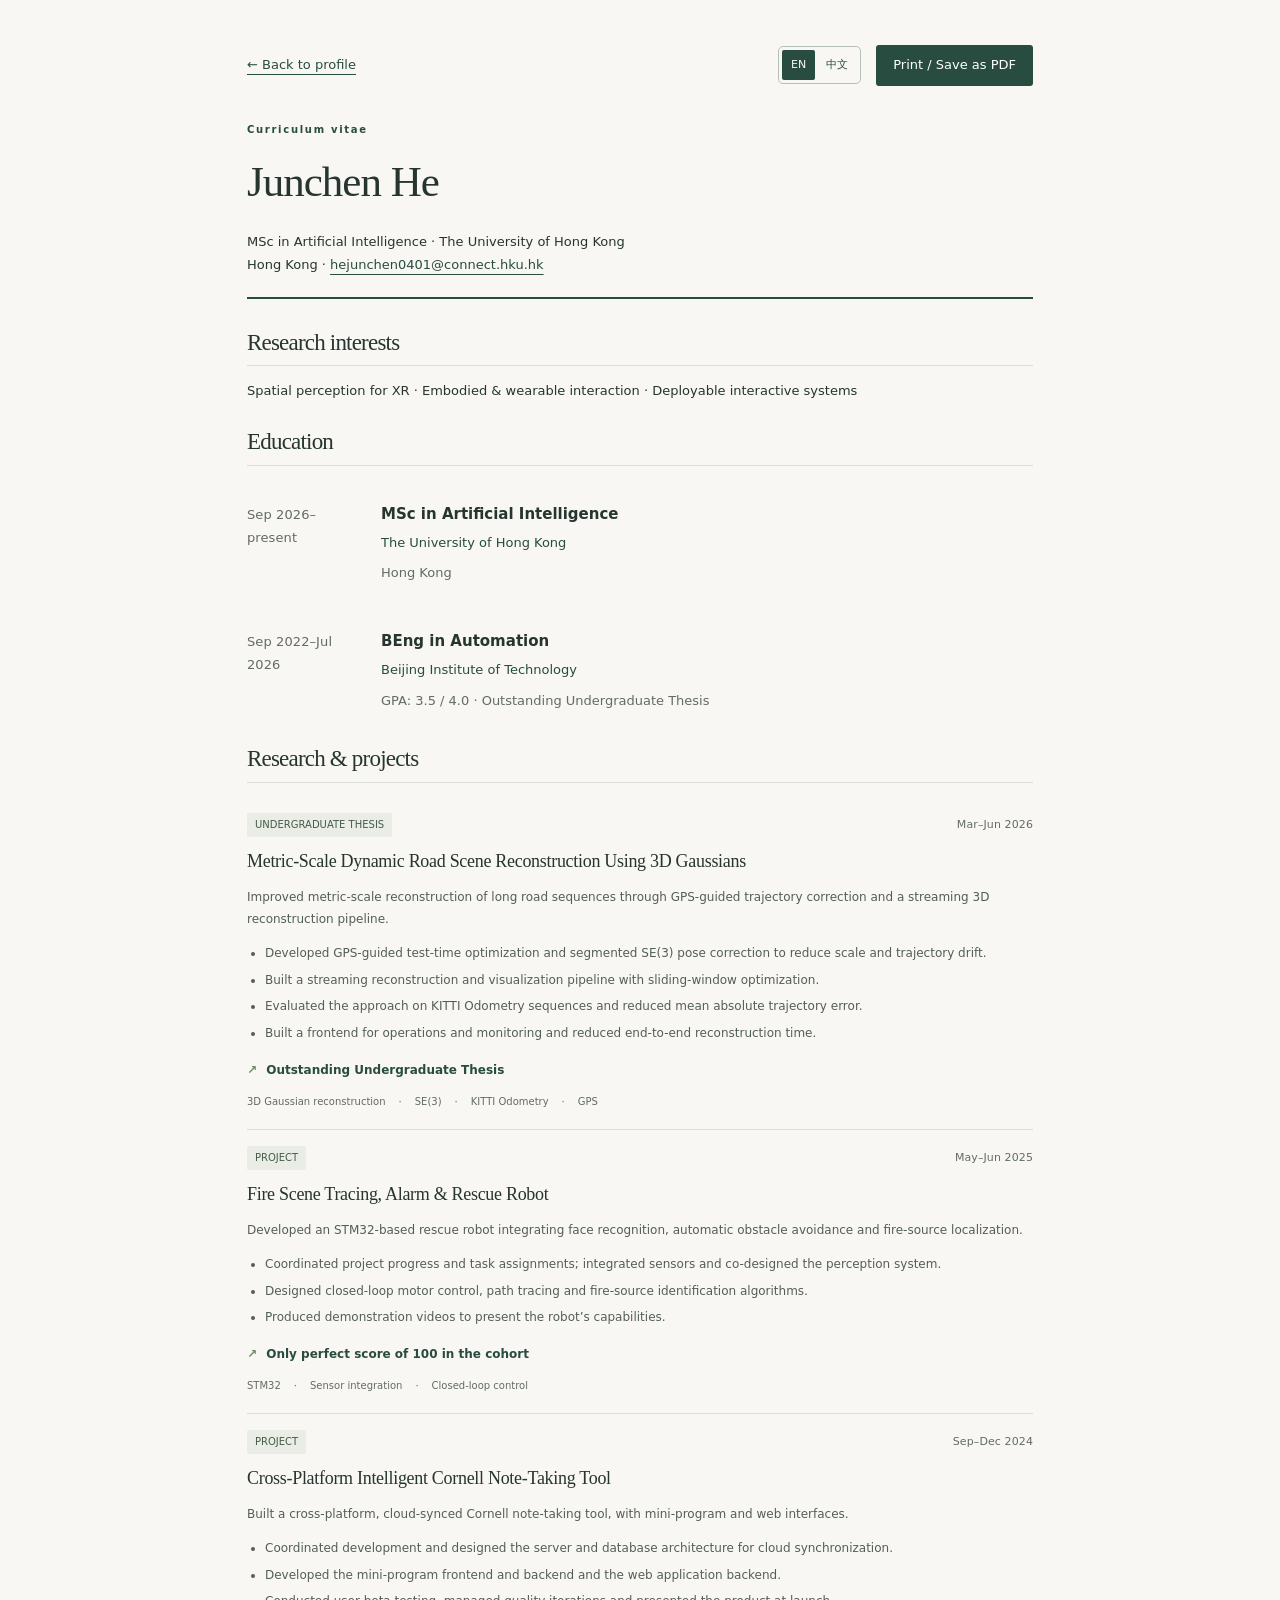
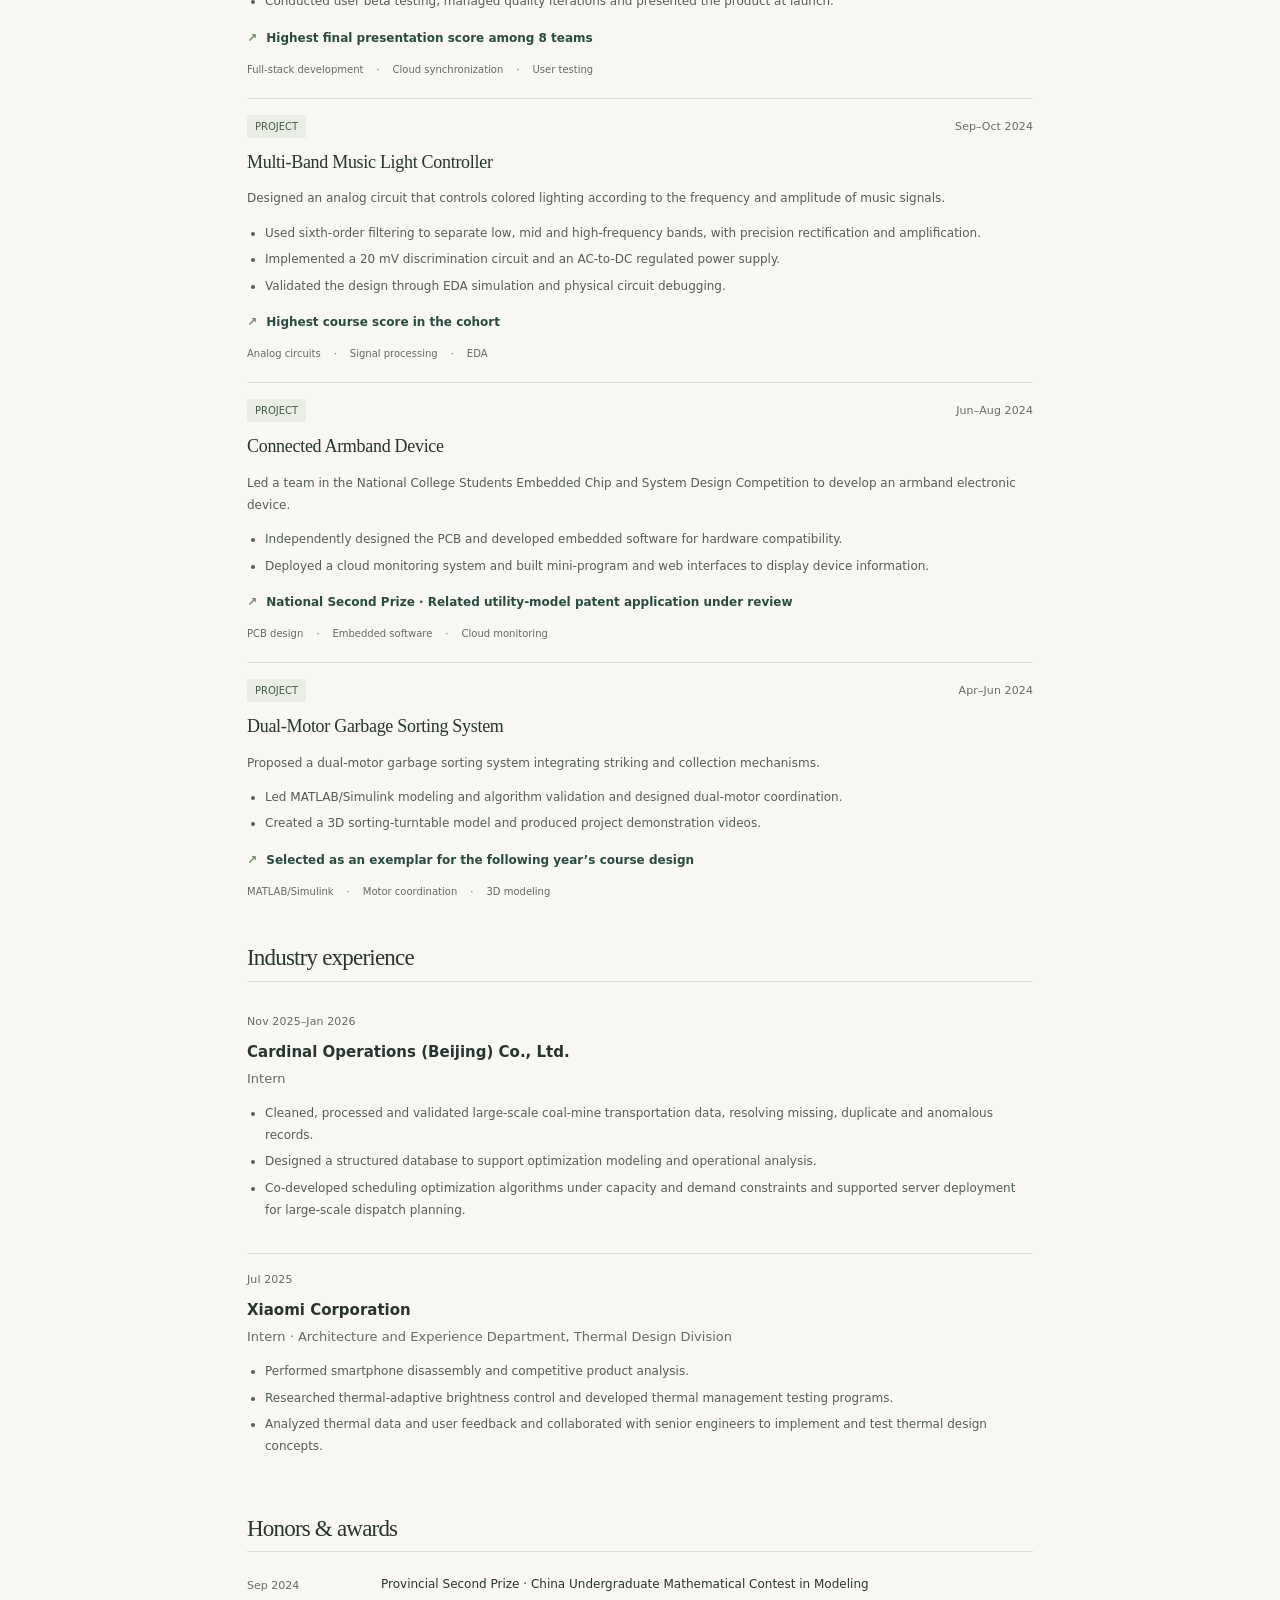
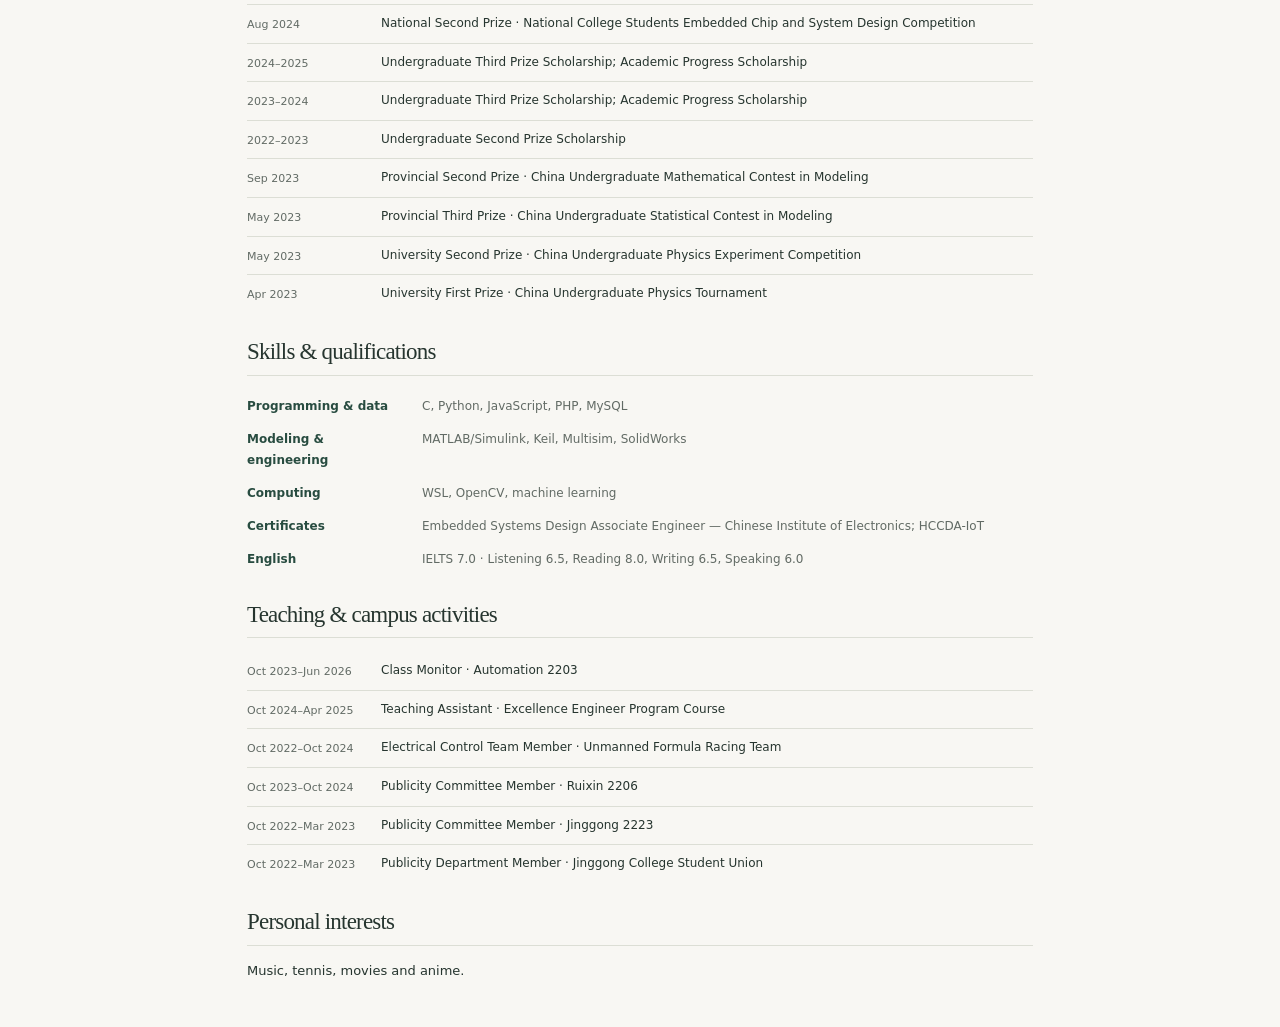
==== cv.html @ 5543a27f "Initialize 初始化上传个人网页文件" ====
<!doctype html>
<html lang="en"><head><meta charset="utf-8"><meta name="viewport" content="width=device-width, initial-scale=1"><title>Junchen He · Curriculum vitae</title><meta name="description" content="Academic CV of Junchen He: education, research projects, internships, awards and technical skills."><meta name="theme-color" content="#243e35"><link rel="icon" href="favicon.svg" type="image/svg+xml"><link rel="stylesheet" href="styles.css"><script defer src="content.js"></script><script defer src="render.js"></script><script defer src="site.js"></script><script defer src="cv.js"></script></head>
<body id="top" data-page="cv"><a class="skip-link" href="#cv">Skip to content</a><div class="cv-wrap"><div class="cv-tools"><a id="back-profile" href="index.html?lang=en">← Back to profile</a><div class="cv-actions"><div class="language-switch" role="group" aria-label="Language"><button type="button" data-language="en" aria-pressed="true" lang="en">EN</button><button type="button" data-language="zh" aria-pressed="false" lang="zh-CN">中文</button></div><button type="button" id="print-cv">Print / Save as PDF</button></div></div><span class="sr-only" id="language-status" role="status" aria-live="polite"></span><main id="cv" tabindex="-1"><header class="cv-header"><p class="eyebrow">Curriculum vitae</p><h1>Junchen He</h1><p>MSc in Artificial Intelligence · The University of Hong Kong<br>Hong Kong · <a href="mailto:hejunchen0401@connect.hku.hk">hejunchen0401@connect.hku.hk</a></p></header><section class="cv-section"><h2>Research interests</h2><p>Spatial perception for XR · Embodied &amp; wearable interaction · Deployable interactive systems</p></section><section class="cv-section"><h2>Education</h2><article class="education-entry"><p class="date">Sep 2026–present</p><div><h3>MSc in Artificial Intelligence</h3><p class="institution">The University of Hong Kong</p><p class="muted">Hong Kong</p></div></article><article class="education-entry"><p class="date">Sep 2022–Jul 2026</p><div><h3>BEng in Automation</h3><p class="institution">Beijing Institute of Technology</p><p class="muted">GPA: 3.5 / 4.0 · Outstanding Undergraduate Thesis</p></div></article></section><section class="cv-section"><h2>Research &amp; projects</h2><article class="work-entry featured-work"><div class="work-meta"><span class="tag">UNDERGRADUATE THESIS</span><span class="date">Mar–Jun 2026</span></div><h3 class="project-title">Metric-Scale Dynamic Road Scene Reconstruction Using 3D Gaussians</h3><p class="work-description">Improved metric-scale reconstruction of long road sequences through GPS-guided trajectory correction and a streaming 3D reconstruction pipeline.</p><ul class="contributions"><li>Developed GPS-guided test-time optimization and segmented SE(3) pose correction to reduce scale and trajectory drift.</li><li>Built a streaming reconstruction and visualization pipeline with sliding-window optimization.</li><li>Evaluated the approach on KITTI Odometry sequences and reduced mean absolute trajectory error.</li><li>Built a frontend for operations and monitoring and reduced end-to-end reconstruction time.</li></ul><p class="outcome"><span aria-hidden="true">↗</span> Outstanding Undergraduate Thesis</p><ul class="keywords"><li>3D Gaussian reconstruction</li><li>SE(3)</li><li>KITTI Odometry</li><li>GPS</li></ul></article><article class="work-entry"><div class="work-meta"><span class="tag">PROJECT</span><span class="date">May–Jun 2025</span></div><h3 class="project-title">Fire Scene Tracing, Alarm &amp; Rescue Robot</h3><p class="work-description">Developed an STM32-based rescue robot integrating face recognition, automatic obstacle avoidance and fire-source localization.</p><ul class="contributions"><li>Coordinated project progress and task assignments; integrated sensors and co-designed the perception system.</li><li>Designed closed-loop motor control, path tracing and fire-source identification algorithms.</li><li>Produced demonstration videos to present the robot’s capabilities.</li></ul><p class="outcome"><span aria-hidden="true">↗</span> Only perfect score of 100 in the cohort</p><ul class="keywords"><li>STM32</li><li>Sensor integration</li><li>Closed-loop control</li></ul></article><article class="work-entry"><div class="work-meta"><span class="tag">PROJECT</span><span class="date">Sep–Dec 2024</span></div><h3 class="project-title">Cross-Platform Intelligent Cornell Note-Taking Tool</h3><p class="work-description">Built a cross-platform, cloud-synced Cornell note-taking tool, with mini-program and web interfaces.</p><ul class="contributions"><li>Coordinated development and designed the server and database architecture for cloud synchronization.</li><li>Developed the mini-program frontend and backend and the web application backend.</li><li>Conducted user beta testing, managed quality iterations and presented the product at launch.</li></ul><p class="outcome"><span aria-hidden="true">↗</span> Highest final presentation score among 8 teams</p><ul class="keywords"><li>Full-stack development</li><li>Cloud synchronization</li><li>User testing</li></ul></article><article class="work-entry"><div class="work-meta"><span class="tag">PROJECT</span><span class="date">Sep–Oct 2024</span></div><h3 class="project-title">Multi-Band Music Light Controller</h3><p class="work-description">Designed an analog circuit that controls colored lighting according to the frequency and amplitude of music signals.</p><ul class="contributions"><li>Used sixth-order filtering to separate low, mid and high-frequency bands, with precision rectification and amplification.</li><li>Implemented a 20 mV discrimination circuit and an AC-to-DC regulated power supply.</li><li>Validated the design through EDA simulation and physical circuit debugging.</li></ul><p class="outcome"><span aria-hidden="true">↗</span> Highest course score in the cohort</p><ul class="keywords"><li>Analog circuits</li><li>Signal processing</li><li>EDA</li></ul></article><article class="work-entry"><div class="work-meta"><span class="tag">PROJECT</span><span class="date">Jun–Aug 2024</span></div><h3 class="project-title">Connected Armband Device</h3><p class="work-description">Led a team in the National College Students Embedded Chip and System Design Competition to develop an armband electronic device.</p><ul class="contributions"><li>Independently designed the PCB and developed embedded software for hardware compatibility.</li><li>Deployed a cloud monitoring system and built mini-program and web interfaces to display device information.</li></ul><p class="outcome"><span aria-hidden="true">↗</span> National Second Prize · Related utility-model patent application under review</p><ul class="keywords"><li>PCB design</li><li>Embedded software</li><li>Cloud monitoring</li></ul></article><article class="work-entry"><div class="work-meta"><span class="tag">PROJECT</span><span class="date">Apr–Jun 2024</span></div><h3 class="project-title">Dual-Motor Garbage Sorting System</h3><p class="work-description">Proposed a dual-motor garbage sorting system integrating striking and collection mechanisms.</p><ul class="contributions"><li>Led MATLAB/Simulink modeling and algorithm validation and designed dual-motor coordination.</li><li>Created a 3D sorting-turntable model and produced project demonstration videos.</li></ul><p class="outcome"><span aria-hidden="true">↗</span> Selected as an exemplar for the following year’s course design</p><ul class="keywords"><li>MATLAB/Simulink</li><li>Motor coordination</li><li>3D modeling</li></ul></article></section><section class="cv-section"><h2>Industry experience</h2><article class="work-entry"><div class="work-meta"><span class="date">Nov 2025–Jan 2026</span></div><h3>Cardinal Operations (Beijing) Co., Ltd.</h3><p class="muted role-label">Intern</p><ul class="contributions"><li>Cleaned, processed and validated large-scale coal-mine transportation data, resolving missing, duplicate and anomalous records.</li><li>Designed a structured database to support optimization modeling and operational analysis.</li><li>Co-developed scheduling optimization algorithms under capacity and demand constraints and supported server deployment for large-scale dispatch planning.</li></ul></article><article class="work-entry"><div class="work-meta"><span class="date">Jul 2025</span></div><h3>Xiaomi Corporation</h3><p class="muted role-label">Intern · Architecture and Experience Department, Thermal Design Division</p><ul class="contributions"><li>Performed smartphone disassembly and competitive product analysis.</li><li>Researched thermal-adaptive brightness control and developed thermal management testing programs.</li><li>Analyzed thermal data and user feedback and collaborated with senior engineers to implement and test thermal design concepts.</li></ul></article></section><section class="cv-section"><h2>Honors &amp; awards</h2><dl class="record-list"><div><dt>Sep 2024</dt><dd>Provincial Second Prize · China Undergraduate Mathematical Contest in Modeling</dd></div><div><dt>Aug 2024</dt><dd>National Second Prize · National College Students Embedded Chip and System Design Competition</dd></div><div><dt>2024–2025</dt><dd>Undergraduate Third Prize Scholarship; Academic Progress Scholarship</dd></div><div><dt>2023–2024</dt><dd>Undergraduate Third Prize Scholarship; Academic Progress Scholarship</dd></div><div><dt>2022–2023</dt><dd>Undergraduate Second Prize Scholarship</dd></div><div><dt>Sep 2023</dt><dd>Provincial Second Prize · China Undergraduate Mathematical Contest in Modeling</dd></div><div><dt>May 2023</dt><dd>Provincial Third Prize · China Undergraduate Statistical Contest in Modeling</dd></div><div><dt>May 2023</dt><dd>University Second Prize · China Undergraduate Physics Experiment Competition</dd></div><div><dt>Apr 2023</dt><dd>University First Prize · China Undergraduate Physics Tournament</dd></div></dl></section><section class="cv-section"><h2>Skills &amp; qualifications</h2><dl class="skill-list"><div><dt>Programming &amp; data</dt><dd>C, Python, JavaScript, PHP, MySQL</dd></div><div><dt>Modeling &amp; engineering</dt><dd>MATLAB/Simulink, Keil, Multisim, SolidWorks</dd></div><div><dt>Computing</dt><dd>WSL, OpenCV, machine learning</dd></div><div><dt>Certificates</dt><dd>Embedded Systems Design Associate Engineer — Chinese Institute of Electronics; HCCDA-IoT</dd></div><div><dt>English</dt><dd>IELTS 7.0 · Listening 6.5, Reading 8.0, Writing 6.5, Speaking 6.0</dd></div></dl></section><section class="cv-section"><h2>Teaching &amp; campus activities</h2><dl class="record-list"><div><dt>Oct 2023–Jun 2026</dt><dd>Class Monitor · Automation 2203</dd></div><div><dt>Oct 2024–Apr 2025</dt><dd>Teaching Assistant · Excellence Engineer Program Course</dd></div><div><dt>Oct 2022–Oct 2024</dt><dd>Electrical Control Team Member · Unmanned Formula Racing Team</dd></div><div><dt>Oct 2023–Oct 2024</dt><dd>Publicity Committee Member · Ruixin 2206</dd></div><div><dt>Oct 2022–Mar 2023</dt><dd>Publicity Committee Member · Jinggong 2223</dd></div><div><dt>Oct 2022–Mar 2023</dt><dd>Publicity Department Member · Jinggong College Student Union</dd></div></dl></section><section class="cv-section"><h2>Personal interests</h2><p>Music, tennis, movies and anime.</p></section></main></div></body></html>
---- styles.css ----
:root{--paper:#f8f7f3;--ink:#26352f;--green:#284c40;--muted:#626b65;--line:#dcded5;--soft:#e9ede6;--serif:Georgia,'Times New Roman',serif;--sans:system-ui,-apple-system,BlinkMacSystemFont,'Segoe UI',sans-serif}
*{box-sizing:border-box}html{scroll-behavior:smooth;scroll-padding-top:24px}body{margin:0;background:var(--paper);color:var(--ink);font-family:var(--sans);font-size:15px;line-height:1.75;-webkit-font-smoothing:antialiased}a{color:var(--green);text-decoration-thickness:1px;text-underline-offset:5px}a:hover{color:#152c23;text-decoration:underline}a:focus-visible,button:focus-visible{outline:3px solid #9d6335;outline-offset:5px}p{margin:0 0 17px}h1,h2,h3,h4{margin:0;line-height:1.25;font-weight:500}h1,h2{font-family:var(--serif)}h1{font-size:clamp(44px,5.7vw,72px);letter-spacing:-2.8px;margin:14px 0 22px}h2{font-size:31px;letter-spacing:-.8px}h3{font-size:17px;font-weight:600}h4{font-family:var(--serif);font-size:23px;letter-spacing:-.35px;margin:13px 0 9px}.wrap{max-width:1200px;margin:auto;padding-left:40px;padding-right:40px}.muted{color:var(--muted)}.small-note{font-size:12px;color:var(--muted);line-height:1.65}.eyebrow,.group-label{font-size:10px;font-weight:650;letter-spacing:1.7px}.eyebrow{color:var(--green)}.template-notice{background:var(--soft);text-align:center;font-size:10px;letter-spacing:1.2px;padding:8px 20px;color:#425549}.template-notice span{letter-spacing:0;font-size:11px;margin-left:14px}.site-header{display:flex;justify-content:space-between;align-items:center;min-height:106px;border-bottom:1px solid var(--line);gap:24px}.wordmark{font-family:var(--serif);font-size:23px;white-space:nowrap;text-decoration:none;letter-spacing:-.5px}.wordmark-dot{color:#8b9676}nav{display:flex;align-items:center;gap:24px;font-size:12px}nav a{text-decoration:none}nav .nav-cv{border:1px solid #b7c1b3;padding:6px 15px;border-radius:3px}.layout{display:grid;grid-template-columns:240px minmax(0,1fr);gap:86px;padding-top:64px}.profile{position:sticky;top:32px;align-self:start;padding-bottom:40px}.monogram,.portrait{width:100%;height:238px;object-fit:cover;border-radius:3px}.monogram{position:relative;overflow:hidden;background:#e3e8de;display:grid;place-items:center;margin-bottom:28px;border:1px solid #d7decf}.monogram:before,.monogram:after{content:'';position:absolute;width:280px;height:280px;border:1px solid #b6c2ad;border-radius:50%;right:-120px;top:-60px}.monogram:after{right:-87px;top:-27px}.monogram span{font-family:var(--serif);font-size:71px;font-style:italic;font-weight:400;letter-spacing:-6px;z-index:1;color:#405440;margin-top:-15px}.monogram small{position:absolute;bottom:18px;left:21px;font-size:8px;letter-spacing:2px;color:#4c604b}.monogram i{position:absolute;width:30px;height:1px;background:#73856b;bottom:43px;left:21px}.portrait{margin-bottom:28px}.profile .eyebrow{margin-bottom:8px}.profile-name{font-family:var(--serif);font-size:25px;line-height:1.2;margin-bottom:14px}.profile-role{font-size:13px;line-height:1.8;color:var(--muted)}.location{font-size:12px;color:var(--muted);margin:20px 0 9px}.location span{font-size:18px;margin-right:4px}.text-link{display:inline-flex;gap:12px;align-items:center;font-size:12px;font-weight:550;text-decoration:none;overflow-wrap:anywhere}.profile .text-link{gap:5px}.profile .small-note{margin-top:5px;font-size:10px}.button{display:flex;justify-content:space-between;align-items:center;gap:24px;min-height:44px;padding:9px 15px;font-size:12px;font-weight:550;text-decoration:none;border-radius:3px}.button-outline{border:1px solid #acb8aa;max-width:208px;margin-top:25px}.button:hover{background:var(--soft)}.intro{padding-top:0;padding-bottom:39px}.intro>.eyebrow{display:flex;align-items:center;gap:12px;margin-bottom:21px}.tiny-rule{display:inline-block;height:1px;width:25px;background:#7c8d70}.intro-line{font-family:var(--serif);font-size:28px;line-height:1.4;letter-spacing:-.3px;margin-bottom:27px;color:#46584b}.intro>p:not(.eyebrow):not(.intro-line){color:#535e57;font-size:14px;line-height:1.9;max-width:650px}.intro-footer{display:flex;align-items:center;justify-content:space-between;gap:20px;margin-top:28px;font-size:11px}.section{padding-top:38px;margin-bottom:40px;border-top:1px solid var(--line)}.section-heading{display:flex;gap:19px;align-items:baseline;margin-bottom:20px}.section-number{font-size:10px;font-weight:600;color:#77836d;font-variant-numeric:tabular-nums}.section-lede{color:var(--muted);font-size:13px;margin-bottom:26px}.interests{display:grid;grid-template-columns:repeat(3,minmax(0,1fr));gap:23px}.interests article{border-top:2px solid #a9b5a0;padding-top:17px}.interest-marker{color:#7c8c6c;font-size:19px;display:block;margin-bottom:15px}.interests h3{font-size:14px;margin-bottom:10px}.interests p{font-size:12px;color:var(--muted);line-height:1.8}.education-entry{display:grid;grid-template-columns:116px minmax(0,1fr);gap:18px;margin-top:27px}.date{color:var(--muted);font-size:11px;letter-spacing:.1px;font-variant-numeric:tabular-nums}.education-entry>.date{padding-top:3px}.education-entry p{font-size:12px;margin:8px 0}.education-entry .institution{color:var(--green);font-size:13px}.work-group{margin-top:28px}.group-label{font-family:var(--sans);color:var(--muted);margin-bottom:10px;line-height:1.5}.work-entry{padding:23px 0 25px;border-bottom:1px solid var(--line)}.work-entry:last-child{border-bottom:0;padding-bottom:0}.work-meta{display:flex;align-items:center;justify-content:space-between;gap:15px}.tag{background:var(--soft);padding:3px 8px;font-size:10px;color:#465b48;border-radius:2px}.work-entry p{font-size:12px;margin:6px 0}.work-entry .work-description{font-size:13px;line-height:1.85;margin:13px 0;color:#535e57}.work-entry .small-note{font-size:11px}.keywords{display:flex;gap:13px;list-style:none;margin:12px 0 0;padding:0;flex-wrap:wrap;font-size:10px;color:var(--muted)}.keywords li+li:before{content:'·';padding-right:13px}.contact{background:#edf0e8;border:0;padding:30px 32px;border-radius:3px;margin-top:20px;margin-bottom:33px}.contact p{font-size:13px;color:#55624f}.contact-email{font-family:var(--serif);font-size:clamp(18px,2.2vw,28px);text-decoration:none;overflow-wrap:anywhere;line-height:1.5}.contact-email span{font-family:var(--sans);font-size:20px;margin-left:10px}.contact .small-note{font-size:10px;margin:9px 0 20px}.contact-details{display:flex;justify-content:space-between;gap:22px;border-top:1px solid #d4dbcd;padding-top:20px}.contact-details p{font-size:11px;margin-bottom:0}footer{display:flex;justify-content:space-between;align-items:center;border-top:1px solid var(--line);padding:24px 0 35px;font-size:10px;color:var(--muted)}footer a{text-decoration:none}.skip-link{position:fixed;left:16px;top:-80px;background:var(--ink);color:white;padding:10px 20px;z-index:10}.skip-link:focus{top:10px;color:white}.cv-wrap{max-width:850px;margin:45px auto;padding:0 32px}.cv-tools{display:flex;justify-content:space-between;gap:20px;margin-bottom:35px;font-size:13px}.cv-tools button{font:inherit;background:var(--green);color:white;border:0;padding:9px 17px;border-radius:3px;cursor:pointer}.cv-header{border-bottom:2px solid var(--green);padding-bottom:20px;margin-bottom:30px}.cv-header h1{font-size:43px;letter-spacing:-1px}.cv-section{margin:25px 0}.cv-section h2{font-size:23px;border-bottom:1px solid var(--line);padding-bottom:8px;margin-bottom:14px}.cv-section p{font-size:13px}.cv-section h3{font-size:15px;margin:12px 0 5px}.cv-template-note{padding:12px 16px;background:var(--soft);font-size:12px;margin-bottom:25px}
@media(min-width:1450px){.layout{gap:100px}}@media(max-width:1000px){.wrap{padding-left:28px;padding-right:28px}.layout{grid-template-columns:210px minmax(0,1fr);gap:45px}.monogram,.portrait{height:210px}nav{gap:15px}.interests{gap:16px}.contact{padding:25px}.education-entry{grid-template-columns:100px minmax(0,1fr)}}
@media(max-width:760px){.site-header{display:block;padding-top:21px;padding-bottom:20px;min-height:0}.wordmark{display:inline-block;margin-bottom:17px}nav{justify-content:flex-start;flex-wrap:wrap;gap:10px 19px;font-size:11px}nav .nav-cv{padding:3px 12px}.layout{display:block;padding-top:30px}.profile{position:static;display:grid;grid-template-columns:90px minmax(0,1fr);column-gap:20px;padding-bottom:26px;margin-bottom:29px;border-bottom:1px solid var(--line)}.monogram,.portrait{width:90px;height:100px;grid-column:1;grid-row:1/5;margin:0}.monogram span{font-size:36px;letter-spacing:-3px;margin:0}.monogram small,.monogram i{display:none}.monogram:before,.monogram:after{width:130px;height:130px;right:-90px;top:-30px}.monogram:after{right:-70px;top:-10px}.profile .eyebrow{grid-column:2;margin:0 0 3px;font-size:9px}.profile-name{grid-column:2;font-size:22px;margin:0 0 8px}.profile-role{grid-column:2;font-size:11px;margin:0}.profile .location{grid-column:2;margin:8px 0 0;font-size:11px}.profile>.text-link{grid-column:1/-1;margin-top:17px}.profile>.small-note{grid-column:1/-1;margin:3px 0 0}.profile>.button{grid-column:1/-1;margin-top:14px;max-width:210px}.intro>.eyebrow{margin-bottom:12px}h1{font-size:48px;letter-spacing:-2px;margin:10px 0 16px}.intro-line{font-size:25px}.intro-footer{align-items:start;flex-direction:column;gap:10px}.interests{gap:20px;grid-template-columns:1fr}.interests article{display:grid;grid-template-columns:22px minmax(0,1fr);column-gap:10px;padding-top:15px}.interest-marker{grid-column:1;grid-row:1/3;margin:0}.interests h3,.interests p{grid-column:2}.interests p{margin:0}.section{padding-top:29px;margin-bottom:31px}.section-heading{gap:14px}h2{font-size:28px}.education-entry{display:block;margin-top:24px}.education-entry>.date{margin-bottom:8px}h4{font-size:22px}.template-notice{font-size:9px}.template-notice span{display:block;margin:2px 0 0;font-size:10px}.contact-details{display:block}.contact-details p+p{margin-top:14px}.cv-wrap{margin-top:25px;padding:0 22px}.cv-tools{align-items:center}.cv-header h1{font-size:36px}}
@media(max-width:380px){.wrap{padding-left:20px;padding-right:20px}.contact{padding:23px 19px}.contact-email{font-size:18px}nav{gap:10px 14px}}
@media(prefers-reduced-motion:reduce){html{scroll-behavior:auto}}
@media print{body{background:white;color:#111}.cv-tools,.skip-link{display:none}.cv-wrap{max-width:none;margin:0;padding:0}.cv-template-note{background:none;border:1px solid #999}.cv-header h1{margin-top:0}.cv-section{break-inside:avoid}a{color:inherit;text-decoration:none}@page{size:A4;margin:18mm}}

/* Profile content, bilingual controls and printable CV. */
:root{--sans:system-ui,-apple-system,BlinkMacSystemFont,'Segoe UI','Microsoft YaHei','PingFang SC',sans-serif;--serif:Georgia,'Times New Roman','Songti SC','SimSun',serif}
#header-content{display:flex;align-items:center;justify-content:space-between;gap:28px;flex:1;min-width:0}
.site-header{gap:24px}.site-header nav{gap:18px}
.language-switch{display:inline-flex;flex-shrink:0;gap:2px;padding:3px;border:1px solid #b7c1b3;border-radius:5px}
.language-switch button{font:inherit;font-size:11px;line-height:1.5;color:var(--green);border:0;background:transparent;padding:5px 9px;cursor:pointer;border-radius:2px;min-height:30px}
.language-switch button[aria-pressed=true]{background:var(--green);color:var(--paper)}
.language-switch button:hover{box-shadow:inset 0 0 0 1px #9eac98}
.availability{display:flex;align-items:center;gap:7px;color:var(--green);font-size:11px}
.availability i{width:6px;height:6px;border-radius:50%;background:#66845c;flex-shrink:0}
.project-title{font-family:var(--serif);font-size:23px;font-weight:500;letter-spacing:-.3px;margin:13px 0 9px;line-height:1.35}
.work-entry .outcome{color:var(--green);font-weight:550;line-height:1.75;margin-top:15px;font-size:12px}
.work-entry .outcome span{margin-right:5px;color:#718767}
.contributions{font-size:13px;line-height:1.8;padding-left:18px;margin:13px 0;color:#535e57}
.contributions li+li{margin-top:5px}.role-label{line-height:1.7}
.work-entry details{margin:12px 0;font-size:12px}
summary{cursor:pointer;color:var(--green);width:fit-content;text-underline-offset:4px}
summary:hover{text-decoration:underline}summary:focus-visible{outline:3px solid #9d6335;outline-offset:5px}
.featured-work{padding-bottom:30px}.featured-work .project-title{font-size:27px}
.record-list{margin:0}.record-list>div{display:grid;grid-template-columns:116px minmax(0,1fr);gap:18px;padding:13px 0;border-bottom:1px solid var(--line)}
.record-list>div:last-child{border-bottom:0}.record-list dt{font-size:11px;color:var(--muted);font-variant-numeric:tabular-nums;padding-top:2px}.record-list dd{margin:0;font-size:13px;line-height:1.8}
.skill-list{margin:0}.skill-list>div{display:grid;grid-template-columns:155px minmax(0,1fr);gap:20px;padding:10px 0}.skill-list dt{font-size:12px;color:var(--green);font-weight:550}.skill-list dd{font-size:13px;color:var(--muted);margin:0;overflow-wrap:anywhere}
.contact-details{margin-top:24px;align-items:center}.contact-email{font-size:clamp(17px,2vw,26px)}
.sr-only{position:absolute;width:1px;height:1px;padding:0;margin:-1px;overflow:hidden;clip:rect(0,0,0,0);white-space:nowrap;border:0}
.cv-actions{display:flex;align-items:center;gap:15px}.cv-tools{align-items:center}.cv-tools .language-switch button{background:transparent;color:var(--green);padding:5px 9px}.cv-tools .language-switch button[aria-pressed=true]{background:var(--green);color:var(--paper)}
.cv-header p:last-child{font-size:13px;margin:0}.cv-section .work-entry{padding-top:16px;padding-bottom:19px}.cv-section .project-title,.cv-section .featured-work .project-title{font-size:18px}.cv-section .contributions{font-size:12px}.cv-section .work-entry .work-description{font-size:12px}.cv-section .record-list>div{padding:8px 0}.cv-section .record-list dd,.cv-section .skill-list dd{font-size:12px}.cv-section .skill-list>div{padding:6px 0}
html[lang=zh-CN] h1{letter-spacing:-1.5px}html[lang=zh-CN] .intro-line{line-height:1.65;letter-spacing:.4px}html[lang=zh-CN] .eyebrow{letter-spacing:2px}html[lang=zh-CN] .contributions{line-height:1.95}
@media(max-width:1050px){.site-header{flex-wrap:wrap;gap:12px;padding-top:23px;padding-bottom:23px}#header-content{flex-wrap:wrap;gap:16px}#header-content nav{flex-wrap:wrap;gap:12px 18px}.layout{gap:42px}.record-list>div{grid-template-columns:100px minmax(0,1fr)}}
@media(max-width:760px){.site-header{display:flex;position:relative;align-items:flex-start}#header-content{display:block}.site-header .language-switch{position:absolute;right:28px;top:20px}.wordmark{padding-right:100px}.site-header nav{padding-right:0}.layout{padding-top:28px}.profile .profile-role{font-size:12px}.profile>.text-link{font-size:12px}.profile>.button{min-height:44px}.intro-line{font-size:27px}.record-list>div{grid-template-columns:1fr;gap:3px;padding:13px 0}.skill-list>div{grid-template-columns:1fr;gap:3px;padding:9px 0}.work-meta{align-items:flex-start}.work-meta .date{text-align:right;flex-shrink:0}.featured-work .project-title{font-size:25px}.contact-details .text-link{margin-top:16px}.cv-tools{flex-wrap:wrap;gap:15px}.cv-actions{flex-wrap:wrap;gap:12px}.cv-actions #print-cv{font-size:12px}.cv-header h1{font-size:39px}}
@media(max-width:380px){.site-header .language-switch{right:20px}.intro-line{font-size:25px}.language-switch button{padding:5px 8px}.contact-email{font-size:16px}}
@media print{.cv-section{break-inside:auto}.cv-section>h2{break-after:avoid}.cv-header,.cv-section .work-entry,.education-entry,.record-list>div,.skill-list>div{break-inside:avoid}.cv-section .work-entry{padding:11px 0}.cv-section .contributions{font-size:10.5px;line-height:1.55}.cv-section .work-entry .work-description,.cv-section .work-entry .outcome{font-size:11px}.cv-section .keywords{font-size:9px}.cv-section{margin:20px 0}.cv-section h2{font-size:21px}.cv-section .record-list>div{padding:5px 0}.cv-tools,.language-switch,.sr-only{display:none!important}.cv-header h1{font-size:36px}.cv-wrap{margin:0;padding:0}.cv-section .work-entry .project-title{break-after:avoid}.cv-section .work-entry p,.cv-section .work-entry li{orphans:2;widows:2}}
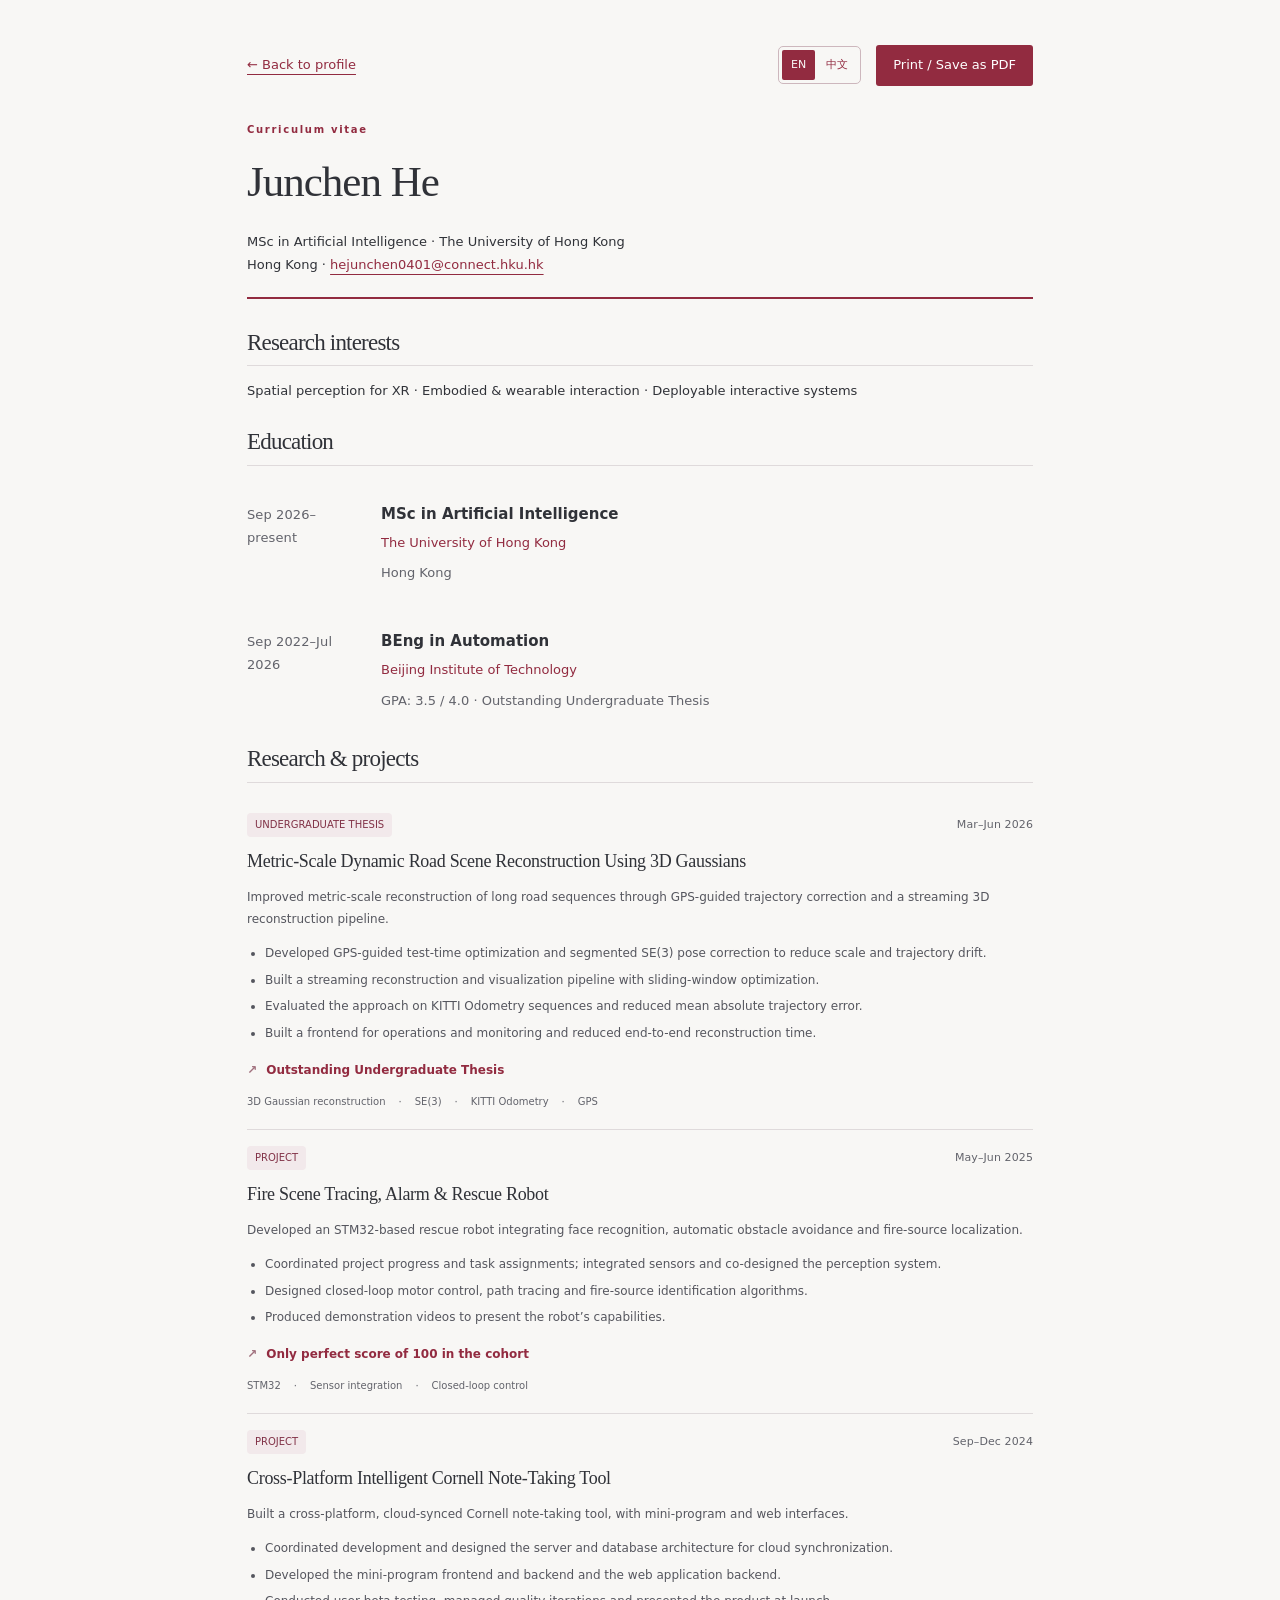
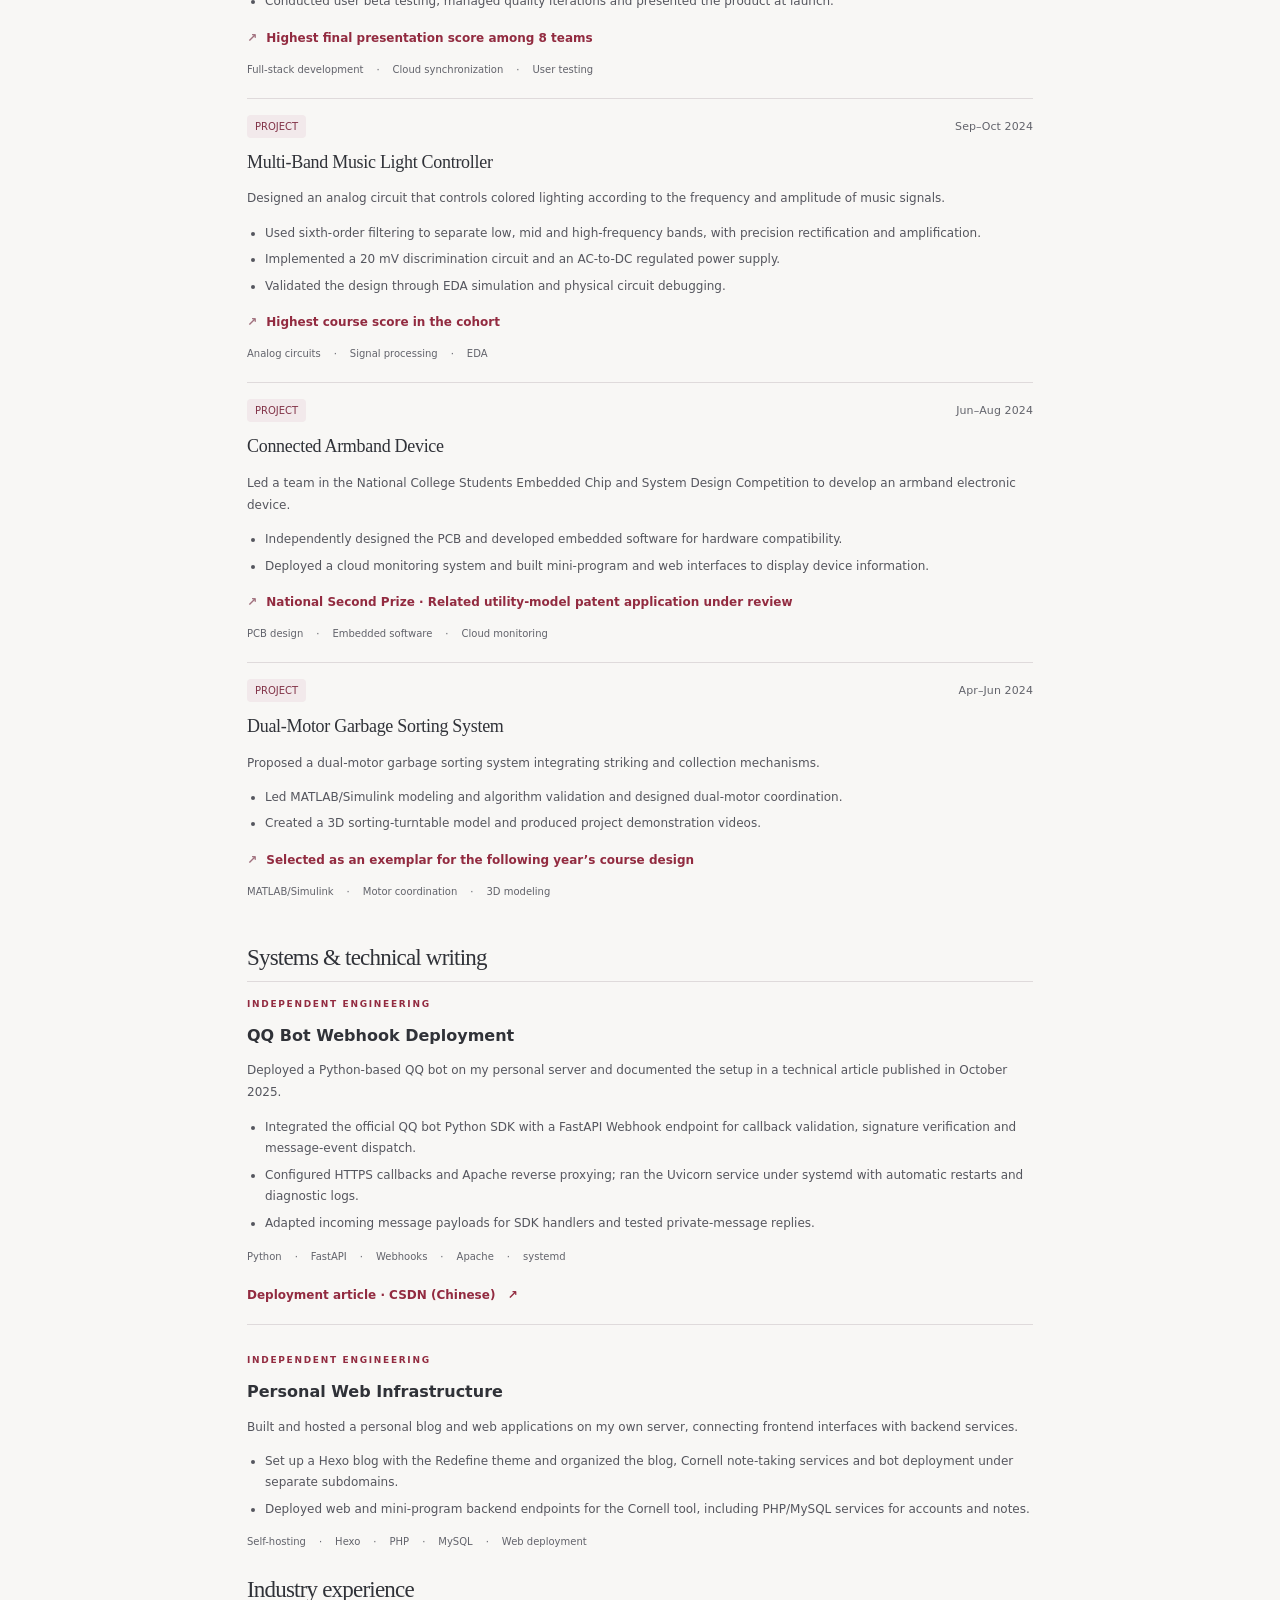
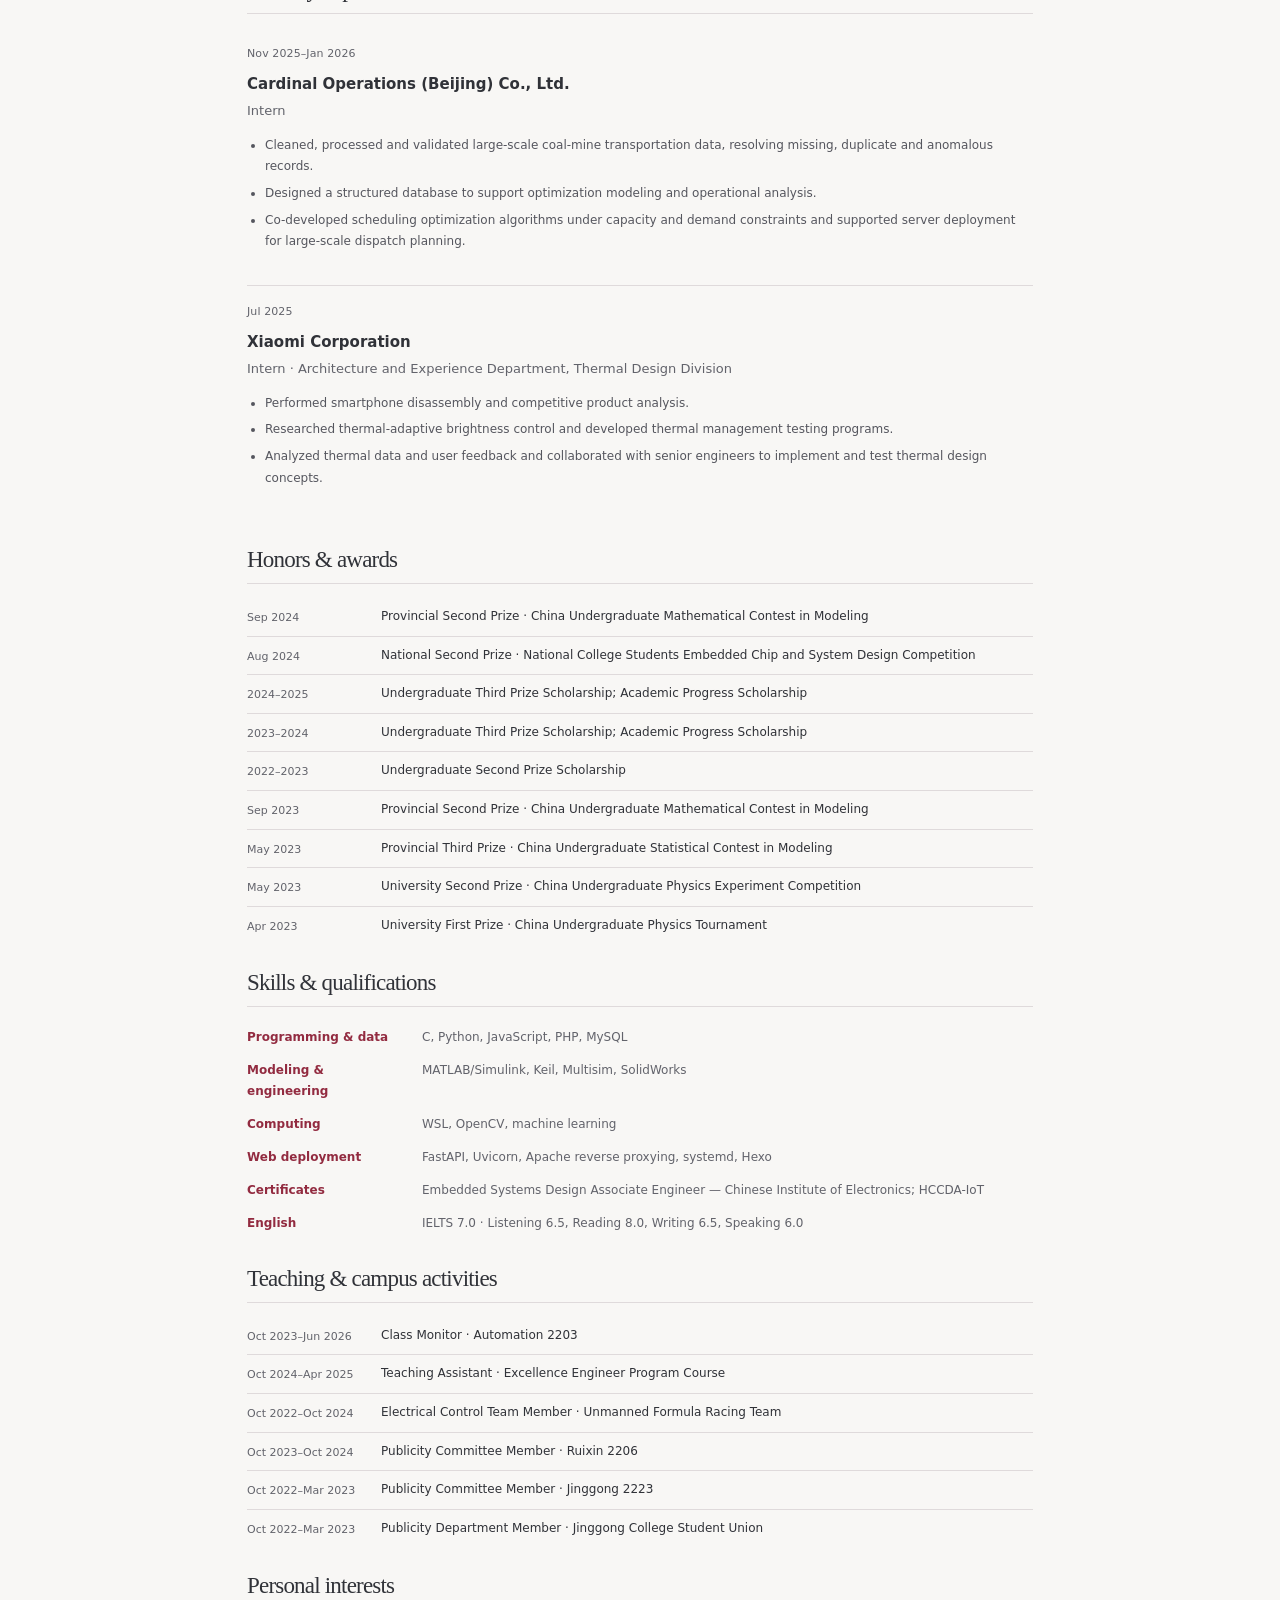
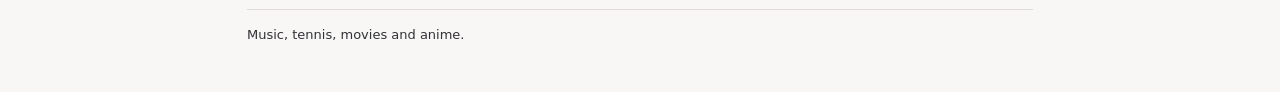
==== commit ef350d0c: "Refine academic profile and add server deployment experience" ====
--- a/cv.html
+++ b/cv.html
@@ -1,3 +1,3 @@
 <!doctype html>
-<html lang="en"><head><meta charset="utf-8"><meta name="viewport" content="width=device-width, initial-scale=1"><title>Junchen He · Curriculum vitae</title><meta name="description" content="Academic CV of Junchen He: education, research projects, internships, awards and technical skills."><meta name="theme-color" content="#243e35"><link rel="icon" href="favicon.svg" type="image/svg+xml"><link rel="stylesheet" href="styles.css"><script defer src="content.js"></script><script defer src="render.js"></script><script defer src="site.js"></script><script defer src="cv.js"></script></head>
-<body id="top" data-page="cv"><a class="skip-link" href="#cv">Skip to content</a><div class="cv-wrap"><div class="cv-tools"><a id="back-profile" href="index.html?lang=en">← Back to profile</a><div class="cv-actions"><div class="language-switch" role="group" aria-label="Language"><button type="button" data-language="en" aria-pressed="true" lang="en">EN</button><button type="button" data-language="zh" aria-pressed="false" lang="zh-CN">中文</button></div><button type="button" id="print-cv">Print / Save as PDF</button></div></div><span class="sr-only" id="language-status" role="status" aria-live="polite"></span><main id="cv" tabindex="-1"><header class="cv-header"><p class="eyebrow">Curriculum vitae</p><h1>Junchen He</h1><p>MSc in Artificial Intelligence · The University of Hong Kong<br>Hong Kong · <a href="mailto:hejunchen0401@connect.hku.hk">hejunchen0401@connect.hku.hk</a></p></header><section class="cv-section"><h2>Research interests</h2><p>Spatial perception for XR · Embodied &amp; wearable interaction · Deployable interactive systems</p></section><section class="cv-section"><h2>Education</h2><article class="education-entry"><p class="date">Sep 2026–present</p><div><h3>MSc in Artificial Intelligence</h3><p class="institution">The University of Hong Kong</p><p class="muted">Hong Kong</p></div></article><article class="education-entry"><p class="date">Sep 2022–Jul 2026</p><div><h3>BEng in Automation</h3><p class="institution">Beijing Institute of Technology</p><p class="muted">GPA: 3.5 / 4.0 · Outstanding Undergraduate Thesis</p></div></article></section><section class="cv-section"><h2>Research &amp; projects</h2><article class="work-entry featured-work"><div class="work-meta"><span class="tag">UNDERGRADUATE THESIS</span><span class="date">Mar–Jun 2026</span></div><h3 class="project-title">Metric-Scale Dynamic Road Scene Reconstruction Using 3D Gaussians</h3><p class="work-description">Improved metric-scale reconstruction of long road sequences through GPS-guided trajectory correction and a streaming 3D reconstruction pipeline.</p><ul class="contributions"><li>Developed GPS-guided test-time optimization and segmented SE(3) pose correction to reduce scale and trajectory drift.</li><li>Built a streaming reconstruction and visualization pipeline with sliding-window optimization.</li><li>Evaluated the approach on KITTI Odometry sequences and reduced mean absolute trajectory error.</li><li>Built a frontend for operations and monitoring and reduced end-to-end reconstruction time.</li></ul><p class="outcome"><span aria-hidden="true">↗</span> Outstanding Undergraduate Thesis</p><ul class="keywords"><li>3D Gaussian reconstruction</li><li>SE(3)</li><li>KITTI Odometry</li><li>GPS</li></ul></article><article class="work-entry"><div class="work-meta"><span class="tag">PROJECT</span><span class="date">May–Jun 2025</span></div><h3 class="project-title">Fire Scene Tracing, Alarm &amp; Rescue Robot</h3><p class="work-description">Developed an STM32-based rescue robot integrating face recognition, automatic obstacle avoidance and fire-source localization.</p><ul class="contributions"><li>Coordinated project progress and task assignments; integrated sensors and co-designed the perception system.</li><li>Designed closed-loop motor control, path tracing and fire-source identification algorithms.</li><li>Produced demonstration videos to present the robot’s capabilities.</li></ul><p class="outcome"><span aria-hidden="true">↗</span> Only perfect score of 100 in the cohort</p><ul class="keywords"><li>STM32</li><li>Sensor integration</li><li>Closed-loop control</li></ul></article><article class="work-entry"><div class="work-meta"><span class="tag">PROJECT</span><span class="date">Sep–Dec 2024</span></div><h3 class="project-title">Cross-Platform Intelligent Cornell Note-Taking Tool</h3><p class="work-description">Built a cross-platform, cloud-synced Cornell note-taking tool, with mini-program and web interfaces.</p><ul class="contributions"><li>Coordinated development and designed the server and database architecture for cloud synchronization.</li><li>Developed the mini-program frontend and backend and the web application backend.</li><li>Conducted user beta testing, managed quality iterations and presented the product at launch.</li></ul><p class="outcome"><span aria-hidden="true">↗</span> Highest final presentation score among 8 teams</p><ul class="keywords"><li>Full-stack development</li><li>Cloud synchronization</li><li>User testing</li></ul></article><article class="work-entry"><div class="work-meta"><span class="tag">PROJECT</span><span class="date">Sep–Oct 2024</span></div><h3 class="project-title">Multi-Band Music Light Controller</h3><p class="work-description">Designed an analog circuit that controls colored lighting according to the frequency and amplitude of music signals.</p><ul class="contributions"><li>Used sixth-order filtering to separate low, mid and high-frequency bands, with precision rectification and amplification.</li><li>Implemented a 20 mV discrimination circuit and an AC-to-DC regulated power supply.</li><li>Validated the design through EDA simulation and physical circuit debugging.</li></ul><p class="outcome"><span aria-hidden="true">↗</span> Highest course score in the cohort</p><ul class="keywords"><li>Analog circuits</li><li>Signal processing</li><li>EDA</li></ul></article><article class="work-entry"><div class="work-meta"><span class="tag">PROJECT</span><span class="date">Jun–Aug 2024</span></div><h3 class="project-title">Connected Armband Device</h3><p class="work-description">Led a team in the National College Students Embedded Chip and System Design Competition to develop an armband electronic device.</p><ul class="contributions"><li>Independently designed the PCB and developed embedded software for hardware compatibility.</li><li>Deployed a cloud monitoring system and built mini-program and web interfaces to display device information.</li></ul><p class="outcome"><span aria-hidden="true">↗</span> National Second Prize · Related utility-model patent application under review</p><ul class="keywords"><li>PCB design</li><li>Embedded software</li><li>Cloud monitoring</li></ul></article><article class="work-entry"><div class="work-meta"><span class="tag">PROJECT</span><span class="date">Apr–Jun 2024</span></div><h3 class="project-title">Dual-Motor Garbage Sorting System</h3><p class="work-description">Proposed a dual-motor garbage sorting system integrating striking and collection mechanisms.</p><ul class="contributions"><li>Led MATLAB/Simulink modeling and algorithm validation and designed dual-motor coordination.</li><li>Created a 3D sorting-turntable model and produced project demonstration videos.</li></ul><p class="outcome"><span aria-hidden="true">↗</span> Selected as an exemplar for the following year’s course design</p><ul class="keywords"><li>MATLAB/Simulink</li><li>Motor coordination</li><li>3D modeling</li></ul></article></section><section class="cv-section"><h2>Industry experience</h2><article class="work-entry"><div class="work-meta"><span class="date">Nov 2025–Jan 2026</span></div><h3>Cardinal Operations (Beijing) Co., Ltd.</h3><p class="muted role-label">Intern</p><ul class="contributions"><li>Cleaned, processed and validated large-scale coal-mine transportation data, resolving missing, duplicate and anomalous records.</li><li>Designed a structured database to support optimization modeling and operational analysis.</li><li>Co-developed scheduling optimization algorithms under capacity and demand constraints and supported server deployment for large-scale dispatch planning.</li></ul></article><article class="work-entry"><div class="work-meta"><span class="date">Jul 2025</span></div><h3>Xiaomi Corporation</h3><p class="muted role-label">Intern · Architecture and Experience Department, Thermal Design Division</p><ul class="contributions"><li>Performed smartphone disassembly and competitive product analysis.</li><li>Researched thermal-adaptive brightness control and developed thermal management testing programs.</li><li>Analyzed thermal data and user feedback and collaborated with senior engineers to implement and test thermal design concepts.</li></ul></article></section><section class="cv-section"><h2>Honors &amp; awards</h2><dl class="record-list"><div><dt>Sep 2024</dt><dd>Provincial Second Prize · China Undergraduate Mathematical Contest in Modeling</dd></div><div><dt>Aug 2024</dt><dd>National Second Prize · National College Students Embedded Chip and System Design Competition</dd></div><div><dt>2024–2025</dt><dd>Undergraduate Third Prize Scholarship; Academic Progress Scholarship</dd></div><div><dt>2023–2024</dt><dd>Undergraduate Third Prize Scholarship; Academic Progress Scholarship</dd></div><div><dt>2022–2023</dt><dd>Undergraduate Second Prize Scholarship</dd></div><div><dt>Sep 2023</dt><dd>Provincial Second Prize · China Undergraduate Mathematical Contest in Modeling</dd></div><div><dt>May 2023</dt><dd>Provincial Third Prize · China Undergraduate Statistical Contest in Modeling</dd></div><div><dt>May 2023</dt><dd>University Second Prize · China Undergraduate Physics Experiment Competition</dd></div><div><dt>Apr 2023</dt><dd>University First Prize · China Undergraduate Physics Tournament</dd></div></dl></section><section class="cv-section"><h2>Skills &amp; qualifications</h2><dl class="skill-list"><div><dt>Programming &amp; data</dt><dd>C, Python, JavaScript, PHP, MySQL</dd></div><div><dt>Modeling &amp; engineering</dt><dd>MATLAB/Simulink, Keil, Multisim, SolidWorks</dd></div><div><dt>Computing</dt><dd>WSL, OpenCV, machine learning</dd></div><div><dt>Certificates</dt><dd>Embedded Systems Design Associate Engineer — Chinese Institute of Electronics; HCCDA-IoT</dd></div><div><dt>English</dt><dd>IELTS 7.0 · Listening 6.5, Reading 8.0, Writing 6.5, Speaking 6.0</dd></div></dl></section><section class="cv-section"><h2>Teaching &amp; campus activities</h2><dl class="record-list"><div><dt>Oct 2023–Jun 2026</dt><dd>Class Monitor · Automation 2203</dd></div><div><dt>Oct 2024–Apr 2025</dt><dd>Teaching Assistant · Excellence Engineer Program Course</dd></div><div><dt>Oct 2022–Oct 2024</dt><dd>Electrical Control Team Member · Unmanned Formula Racing Team</dd></div><div><dt>Oct 2023–Oct 2024</dt><dd>Publicity Committee Member · Ruixin 2206</dd></div><div><dt>Oct 2022–Mar 2023</dt><dd>Publicity Committee Member · Jinggong 2223</dd></div><div><dt>Oct 2022–Mar 2023</dt><dd>Publicity Department Member · Jinggong College Student Union</dd></div></dl></section><section class="cv-section"><h2>Personal interests</h2><p>Music, tennis, movies and anime.</p></section></main></div></body></html>
+<html lang="en"><head><meta charset="utf-8"><meta name="viewport" content="width=device-width, initial-scale=1"><title>Junchen He · Curriculum vitae</title><meta name="description" content="Academic CV of Junchen He: education, research projects, internships, awards and technical skills."><meta name="theme-color" content="#922b40"><link rel="icon" href="favicon.svg" type="image/svg+xml"><link rel="stylesheet" href="styles.css"><script defer src="content.js"></script><script defer src="render.js"></script><script defer src="site.js"></script><script defer src="cv.js"></script></head>
+<body id="top" data-page="cv"><a class="skip-link" href="#cv">Skip to content</a><div class="cv-wrap"><div class="cv-tools"><a id="back-profile" href="index.html?lang=en">← Back to profile</a><div class="cv-actions"><div class="language-switch" role="group" aria-label="Language"><button type="button" data-language="en" aria-pressed="true" lang="en">EN</button><button type="button" data-language="zh" aria-pressed="false" lang="zh-CN">中文</button></div><button type="button" id="print-cv">Print / Save as PDF</button></div></div><span class="sr-only" id="language-status" role="status" aria-live="polite"></span><main id="cv" tabindex="-1"><header class="cv-header"><p class="eyebrow">Curriculum vitae</p><h1>Junchen He</h1><p>MSc in Artificial Intelligence · The University of Hong Kong<br>Hong Kong · <a href="mailto:hejunchen0401@connect.hku.hk">hejunchen0401@connect.hku.hk</a></p></header><section class="cv-section"><h2>Research interests</h2><p>Spatial perception for XR · Embodied &amp; wearable interaction · Deployable interactive systems</p></section><section class="cv-section"><h2>Education</h2><article class="education-entry"><p class="date">Sep 2026–present</p><div><h3>MSc in Artificial Intelligence</h3><p class="institution">The University of Hong Kong</p><p class="muted">Hong Kong</p></div></article><article class="education-entry"><p class="date">Sep 2022–Jul 2026</p><div><h3>BEng in Automation</h3><p class="institution">Beijing Institute of Technology</p><p class="muted">GPA: 3.5 / 4.0 · Outstanding Undergraduate Thesis</p></div></article></section><section class="cv-section"><h2>Research &amp; projects</h2><article class="work-entry featured-work"><div class="work-meta"><span class="tag">UNDERGRADUATE THESIS</span><span class="date">Mar–Jun 2026</span></div><h3 class="project-title">Metric-Scale Dynamic Road Scene Reconstruction Using 3D Gaussians</h3><p class="work-description">Improved metric-scale reconstruction of long road sequences through GPS-guided trajectory correction and a streaming 3D reconstruction pipeline.</p><ul class="contributions"><li>Developed GPS-guided test-time optimization and segmented SE(3) pose correction to reduce scale and trajectory drift.</li><li>Built a streaming reconstruction and visualization pipeline with sliding-window optimization.</li><li>Evaluated the approach on KITTI Odometry sequences and reduced mean absolute trajectory error.</li><li>Built a frontend for operations and monitoring and reduced end-to-end reconstruction time.</li></ul><p class="outcome"><span aria-hidden="true">↗</span> Outstanding Undergraduate Thesis</p><ul class="keywords"><li>3D Gaussian reconstruction</li><li>SE(3)</li><li>KITTI Odometry</li><li>GPS</li></ul></article><article class="work-entry"><div class="work-meta"><span class="tag">PROJECT</span><span class="date">May–Jun 2025</span></div><h3 class="project-title">Fire Scene Tracing, Alarm &amp; Rescue Robot</h3><p class="work-description">Developed an STM32-based rescue robot integrating face recognition, automatic obstacle avoidance and fire-source localization.</p><ul class="contributions"><li>Coordinated project progress and task assignments; integrated sensors and co-designed the perception system.</li><li>Designed closed-loop motor control, path tracing and fire-source identification algorithms.</li><li>Produced demonstration videos to present the robot’s capabilities.</li></ul><p class="outcome"><span aria-hidden="true">↗</span> Only perfect score of 100 in the cohort</p><ul class="keywords"><li>STM32</li><li>Sensor integration</li><li>Closed-loop control</li></ul></article><article class="work-entry"><div class="work-meta"><span class="tag">PROJECT</span><span class="date">Sep–Dec 2024</span></div><h3 class="project-title">Cross-Platform Intelligent Cornell Note-Taking Tool</h3><p class="work-description">Built a cross-platform, cloud-synced Cornell note-taking tool, with mini-program and web interfaces.</p><ul class="contributions"><li>Coordinated development and designed the server and database architecture for cloud synchronization.</li><li>Developed the mini-program frontend and backend and the web application backend.</li><li>Conducted user beta testing, managed quality iterations and presented the product at launch.</li></ul><p class="outcome"><span aria-hidden="true">↗</span> Highest final presentation score among 8 teams</p><ul class="keywords"><li>Full-stack development</li><li>Cloud synchronization</li><li>User testing</li></ul></article><article class="work-entry"><div class="work-meta"><span class="tag">PROJECT</span><span class="date">Sep–Oct 2024</span></div><h3 class="project-title">Multi-Band Music Light Controller</h3><p class="work-description">Designed an analog circuit that controls colored lighting according to the frequency and amplitude of music signals.</p><ul class="contributions"><li>Used sixth-order filtering to separate low, mid and high-frequency bands, with precision rectification and amplification.</li><li>Implemented a 20 mV discrimination circuit and an AC-to-DC regulated power supply.</li><li>Validated the design through EDA simulation and physical circuit debugging.</li></ul><p class="outcome"><span aria-hidden="true">↗</span> Highest course score in the cohort</p><ul class="keywords"><li>Analog circuits</li><li>Signal processing</li><li>EDA</li></ul></article><article class="work-entry"><div class="work-meta"><span class="tag">PROJECT</span><span class="date">Jun–Aug 2024</span></div><h3 class="project-title">Connected Armband Device</h3><p class="work-description">Led a team in the National College Students Embedded Chip and System Design Competition to develop an armband electronic device.</p><ul class="contributions"><li>Independently designed the PCB and developed embedded software for hardware compatibility.</li><li>Deployed a cloud monitoring system and built mini-program and web interfaces to display device information.</li></ul><p class="outcome"><span aria-hidden="true">↗</span> National Second Prize · Related utility-model patent application under review</p><ul class="keywords"><li>PCB design</li><li>Embedded software</li><li>Cloud monitoring</li></ul></article><article class="work-entry"><div class="work-meta"><span class="tag">PROJECT</span><span class="date">Apr–Jun 2024</span></div><h3 class="project-title">Dual-Motor Garbage Sorting System</h3><p class="work-description">Proposed a dual-motor garbage sorting system integrating striking and collection mechanisms.</p><ul class="contributions"><li>Led MATLAB/Simulink modeling and algorithm validation and designed dual-motor coordination.</li><li>Created a 3D sorting-turntable model and produced project demonstration videos.</li></ul><p class="outcome"><span aria-hidden="true">↗</span> Selected as an exemplar for the following year’s course design</p><ul class="keywords"><li>MATLAB/Simulink</li><li>Motor coordination</li><li>3D modeling</li></ul></article></section><section class="cv-section"><h2>Systems &amp; technical writing</h2><div class="system-list"><article class="system-entry"><p class="eyebrow">INDEPENDENT ENGINEERING</p><h3>QQ Bot Webhook Deployment</h3><p class="work-description">Deployed a Python-based QQ bot on my personal server and documented the setup in a technical article published in October 2025.</p><ul class="contributions"><li>Integrated the official QQ bot Python SDK with a FastAPI Webhook endpoint for callback validation, signature verification and message-event dispatch.</li><li>Configured HTTPS callbacks and Apache reverse proxying; ran the Uvicorn service under systemd with automatic restarts and diagnostic logs.</li><li>Adapted incoming message payloads for SDK handlers and tested private-message replies.</li></ul><ul class="keywords"><li>Python</li><li>FastAPI</li><li>Webhooks</li><li>Apache</li><li>systemd</li></ul><div class="resource-links"><a class="text-link" href="https://blog.csdn.net/weixin_72479216/article/details/153705092">Deployment article · CSDN (Chinese) <span aria-hidden="true">↗</span></a></div></article><article class="system-entry"><p class="eyebrow">INDEPENDENT ENGINEERING</p><h3>Personal Web Infrastructure</h3><p class="work-description">Built and hosted a personal blog and web applications on my own server, connecting frontend interfaces with backend services.</p><ul class="contributions"><li>Set up a Hexo blog with the Redefine theme and organized the blog, Cornell note-taking services and bot deployment under separate subdomains.</li><li>Deployed web and mini-program backend endpoints for the Cornell tool, including PHP/MySQL services for accounts and notes.</li></ul><ul class="keywords"><li>Self-hosting</li><li>Hexo</li><li>PHP</li><li>MySQL</li><li>Web deployment</li></ul></article></div></section><section class="cv-section"><h2>Industry experience</h2><article class="work-entry"><div class="work-meta"><span class="date">Nov 2025–Jan 2026</span></div><h3>Cardinal Operations (Beijing) Co., Ltd.</h3><p class="muted role-label">Intern</p><ul class="contributions"><li>Cleaned, processed and validated large-scale coal-mine transportation data, resolving missing, duplicate and anomalous records.</li><li>Designed a structured database to support optimization modeling and operational analysis.</li><li>Co-developed scheduling optimization algorithms under capacity and demand constraints and supported server deployment for large-scale dispatch planning.</li></ul></article><article class="work-entry"><div class="work-meta"><span class="date">Jul 2025</span></div><h3>Xiaomi Corporation</h3><p class="muted role-label">Intern · Architecture and Experience Department, Thermal Design Division</p><ul class="contributions"><li>Performed smartphone disassembly and competitive product analysis.</li><li>Researched thermal-adaptive brightness control and developed thermal management testing programs.</li><li>Analyzed thermal data and user feedback and collaborated with senior engineers to implement and test thermal design concepts.</li></ul></article></section><section class="cv-section"><h2>Honors &amp; awards</h2><dl class="record-list"><div><dt>Sep 2024</dt><dd>Provincial Second Prize · China Undergraduate Mathematical Contest in Modeling</dd></div><div><dt>Aug 2024</dt><dd>National Second Prize · National College Students Embedded Chip and System Design Competition</dd></div><div><dt>2024–2025</dt><dd>Undergraduate Third Prize Scholarship; Academic Progress Scholarship</dd></div><div><dt>2023–2024</dt><dd>Undergraduate Third Prize Scholarship; Academic Progress Scholarship</dd></div><div><dt>2022–2023</dt><dd>Undergraduate Second Prize Scholarship</dd></div><div><dt>Sep 2023</dt><dd>Provincial Second Prize · China Undergraduate Mathematical Contest in Modeling</dd></div><div><dt>May 2023</dt><dd>Provincial Third Prize · China Undergraduate Statistical Contest in Modeling</dd></div><div><dt>May 2023</dt><dd>University Second Prize · China Undergraduate Physics Experiment Competition</dd></div><div><dt>Apr 2023</dt><dd>University First Prize · China Undergraduate Physics Tournament</dd></div></dl></section><section class="cv-section"><h2>Skills &amp; qualifications</h2><dl class="skill-list"><div><dt>Programming &amp; data</dt><dd>C, Python, JavaScript, PHP, MySQL</dd></div><div><dt>Modeling &amp; engineering</dt><dd>MATLAB/Simulink, Keil, Multisim, SolidWorks</dd></div><div><dt>Computing</dt><dd>WSL, OpenCV, machine learning</dd></div><div><dt>Web deployment</dt><dd>FastAPI, Uvicorn, Apache reverse proxying, systemd, Hexo</dd></div><div><dt>Certificates</dt><dd>Embedded Systems Design Associate Engineer — Chinese Institute of Electronics; HCCDA-IoT</dd></div><div><dt>English</dt><dd>IELTS 7.0 · Listening 6.5, Reading 8.0, Writing 6.5, Speaking 6.0</dd></div></dl></section><section class="cv-section"><h2>Teaching &amp; campus activities</h2><dl class="record-list"><div><dt>Oct 2023–Jun 2026</dt><dd>Class Monitor · Automation 2203</dd></div><div><dt>Oct 2024–Apr 2025</dt><dd>Teaching Assistant · Excellence Engineer Program Course</dd></div><div><dt>Oct 2022–Oct 2024</dt><dd>Electrical Control Team Member · Unmanned Formula Racing Team</dd></div><div><dt>Oct 2023–Oct 2024</dt><dd>Publicity Committee Member · Ruixin 2206</dd></div><div><dt>Oct 2022–Mar 2023</dt><dd>Publicity Committee Member · Jinggong 2223</dd></div><div><dt>Oct 2022–Mar 2023</dt><dd>Publicity Department Member · Jinggong College Student Union</dd></div></dl></section><section class="cv-section"><h2>Personal interests</h2><p>Music, tennis, movies and anime.</p></section></main></div></body></html>
--- a/styles.css
+++ b/styles.css
@@ -37,3 +37,25 @@
 @media(max-width:760px){.site-header{display:flex;position:relative;align-items:flex-start}#header-content{display:block}.site-header .language-switch{position:absolute;right:28px;top:20px}.wordmark{padding-right:100px}.site-header nav{padding-right:0}.layout{padding-top:28px}.profile .profile-role{font-size:12px}.profile>.text-link{font-size:12px}.profile>.button{min-height:44px}.intro-line{font-size:27px}.record-list>div{grid-template-columns:1fr;gap:3px;padding:13px 0}.skill-list>div{grid-template-columns:1fr;gap:3px;padding:9px 0}.work-meta{align-items:flex-start}.work-meta .date{text-align:right;flex-shrink:0}.featured-work .project-title{font-size:25px}.contact-details .text-link{margin-top:16px}.cv-tools{flex-wrap:wrap;gap:15px}.cv-actions{flex-wrap:wrap;gap:12px}.cv-actions #print-cv{font-size:12px}.cv-header h1{font-size:39px}}
 @media(max-width:380px){.site-header .language-switch{right:20px}.intro-line{font-size:25px}.language-switch button{padding:5px 8px}.contact-email{font-size:16px}}
 @media print{.cv-section{break-inside:auto}.cv-section>h2{break-after:avoid}.cv-header,.cv-section .work-entry,.education-entry,.record-list>div,.skill-list>div{break-inside:avoid}.cv-section .work-entry{padding:11px 0}.cv-section .contributions{font-size:10.5px;line-height:1.55}.cv-section .work-entry .work-description,.cv-section .work-entry .outcome{font-size:11px}.cv-section .keywords{font-size:9px}.cv-section{margin:20px 0}.cv-section h2{font-size:21px}.cv-section .record-list>div{padding:5px 0}.cv-tools,.language-switch,.sr-only{display:none!important}.cv-header h1{font-size:36px}.cv-wrap{margin:0;padding:0}.cv-section .work-entry .project-title{break-after:avoid}.cv-section .work-entry p,.cv-section .work-entry li{orphans:2;widows:2}}
+
+/* Independently styled refinement inspired by the former Hexo/Redefine site:
+   restrained burgundy accents, rounded surfaces and an education timeline. */
+:root{--paper:#f8f7f5;--ink:#303238;--green:#922b40;--muted:#62636b;--line:#dfdadb;--soft:#f2e9eb}
+a:hover{color:#6d1f30}.wordmark-dot,.section-number{color:var(--green)}
+::selection{background:#ead0d6;color:#3e1420}
+.monogram{background:#efe5e6;border-color:#e1d4d7;border-radius:16px;box-shadow:0 4px 16px rgba(50,35,40,.04)}
+.monogram:before,.monogram:after{border-color:#cdb3b9}.monogram span{color:#81374a}.monogram small{color:#7d5660}.monogram i,.tiny-rule{background:#a67480}
+.profile-name,.intro-line{color:var(--ink)}.intro>p:not(.eyebrow):not(.intro-line),.contributions,.work-entry .work-description{color:#55565e}
+.button,.site-header nav .nav-cv{border-radius:6px;border-color:#cdb7bd}.language-switch{border-color:#cdb7bd}.language-switch button:hover{box-shadow:inset 0 0 0 1px #bd99a3}
+.availability i{background:var(--green)}.interest-marker{color:#986170}.interests article{border-top-color:#bea0a8}.tag{color:#813247;border-radius:4px}.work-entry .outcome span{color:#a1717e}
+.project-list{display:grid;gap:18px}.project-list>.work-entry{margin:0;padding:23px 25px;border:1px solid var(--line);border-radius:12px;background:rgba(255,255,255,.62);box-shadow:0 3px 14px rgba(48,33,38,.025)}
+.project-list>.work-entry:last-child{padding-bottom:23px;border-bottom:1px solid var(--line)}.project-list>.featured-work{background:#fff;border-color:#cdb7bd}
+#education .education-entry{position:relative;margin-top:0;padding:0 0 26px 23px;border-left:1px solid #d5bfc5}
+#education .education-entry:before{content:'';position:absolute;left:-4px;top:8px;width:7px;height:7px;border-radius:50%;background:var(--green);box-shadow:0 0 0 4px var(--paper)}
+#education .education-entry:last-child{padding-bottom:0}
+.system-entry .eyebrow{margin-bottom:9px;font-size:9px}.system-entry h3{font-size:19px;font-weight:550;line-height:1.4}
+.system-entry .work-description{font-size:13px;line-height:1.85;color:#55565e;margin:12px 0}.system-entry+.system-entry{border-top:1px solid var(--line);padding-top:24px;margin-top:27px}.resource-links{margin-top:16px}
+.contact{border-radius:10px;background:#f0e9e9}.contact p{color:#60515a}.contact-details{border-color:#dfd0d5}
+.cv-section .system-entry{break-inside:avoid}.cv-section .system-entry h3{font-size:16px}.cv-section .system-entry .work-description,.cv-section .system-entry .contributions{font-size:12px}.cv-section .system-entry .eyebrow{margin-top:15px}.cv-section .system-entry+.system-entry{padding-top:13px;margin-top:17px}
+@media(max-width:760px){.monogram{border-radius:10px}.project-list{gap:14px}.project-list>.work-entry,.project-list>.work-entry:last-child{padding:19px}.system-entry h3{font-size:18px}#education .education-entry{padding-left:19px}}
+@media print{.cv-section .system-entry{padding:0;border:0}.cv-section .system-entry+.system-entry{margin-top:14px}.cv-section .system-entry .work-description,.cv-section .system-entry .contributions{font-size:10.5px;line-height:1.55}.system-entry .eyebrow{color:#333}.resource-links{margin-top:8px}.resource-links .text-link{font-size:10px}.cv-section .project-title,.cv-section .system-entry h3{color:#111}}
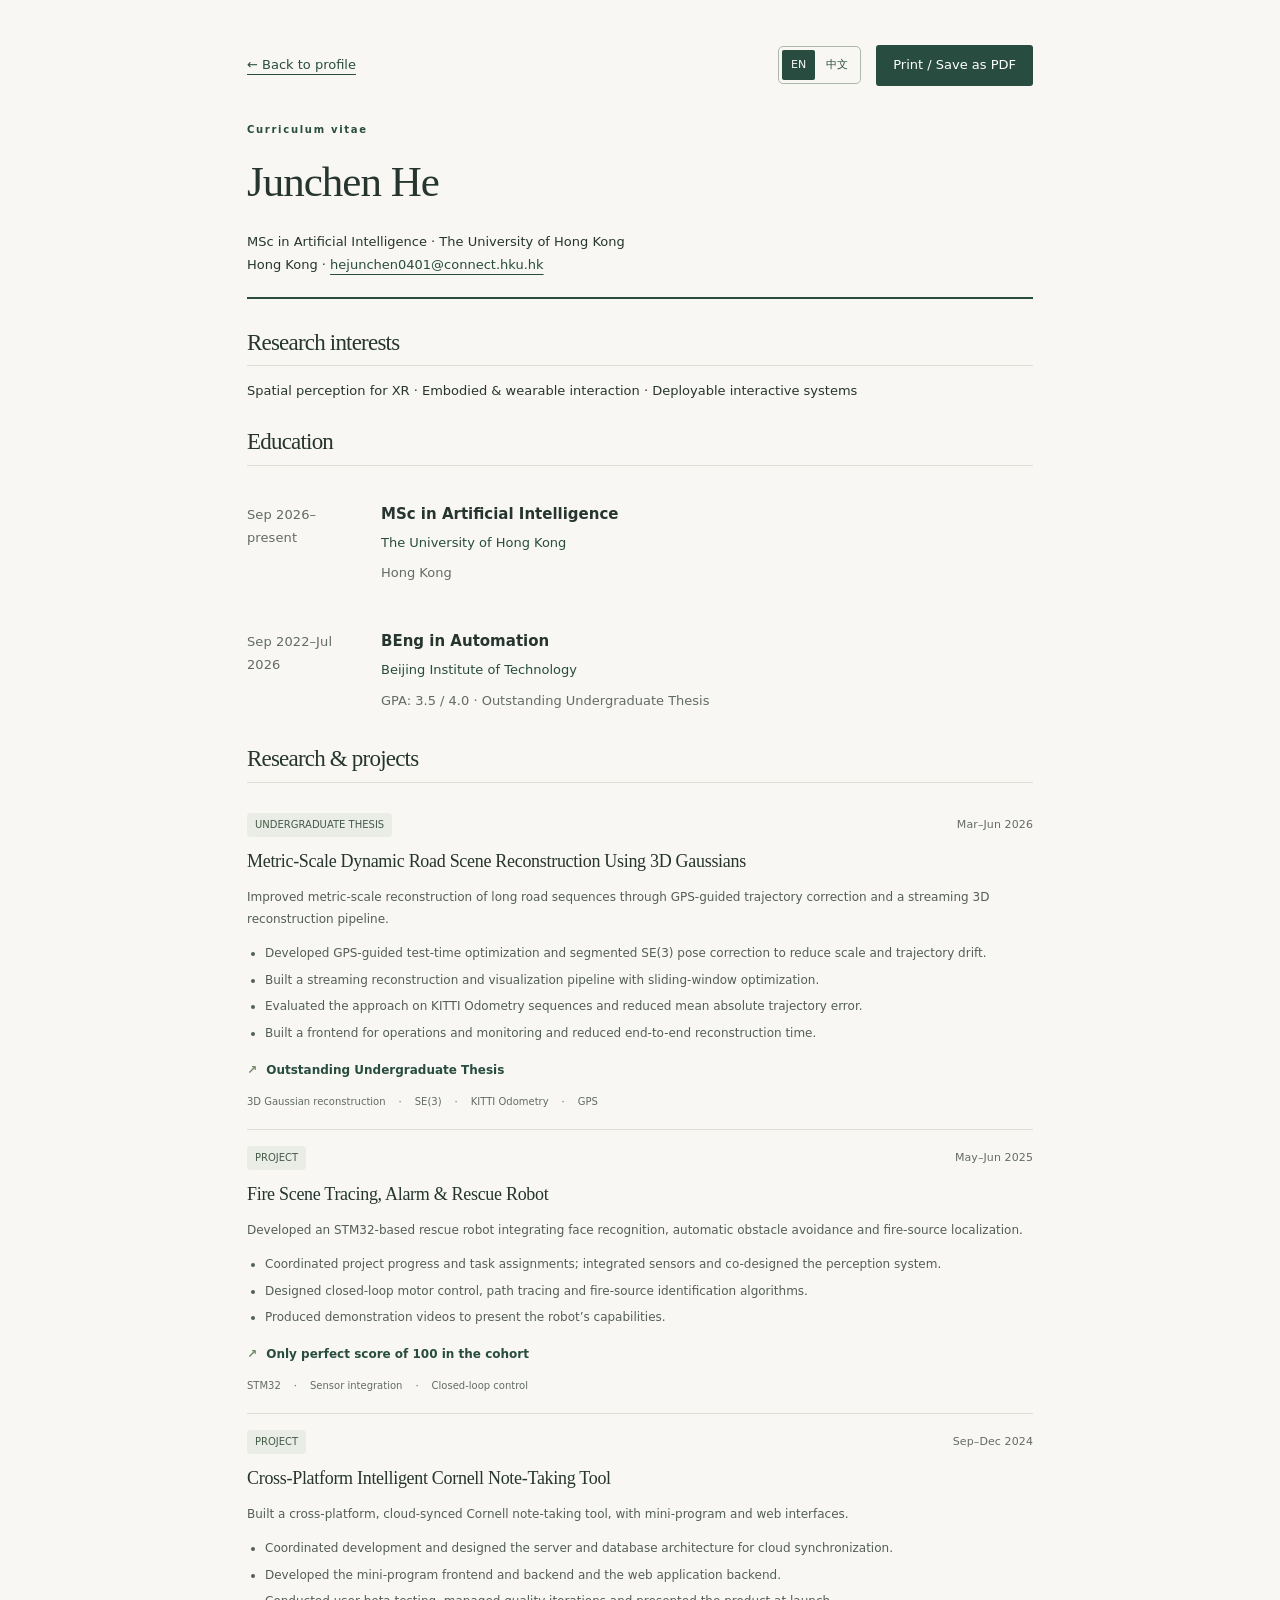
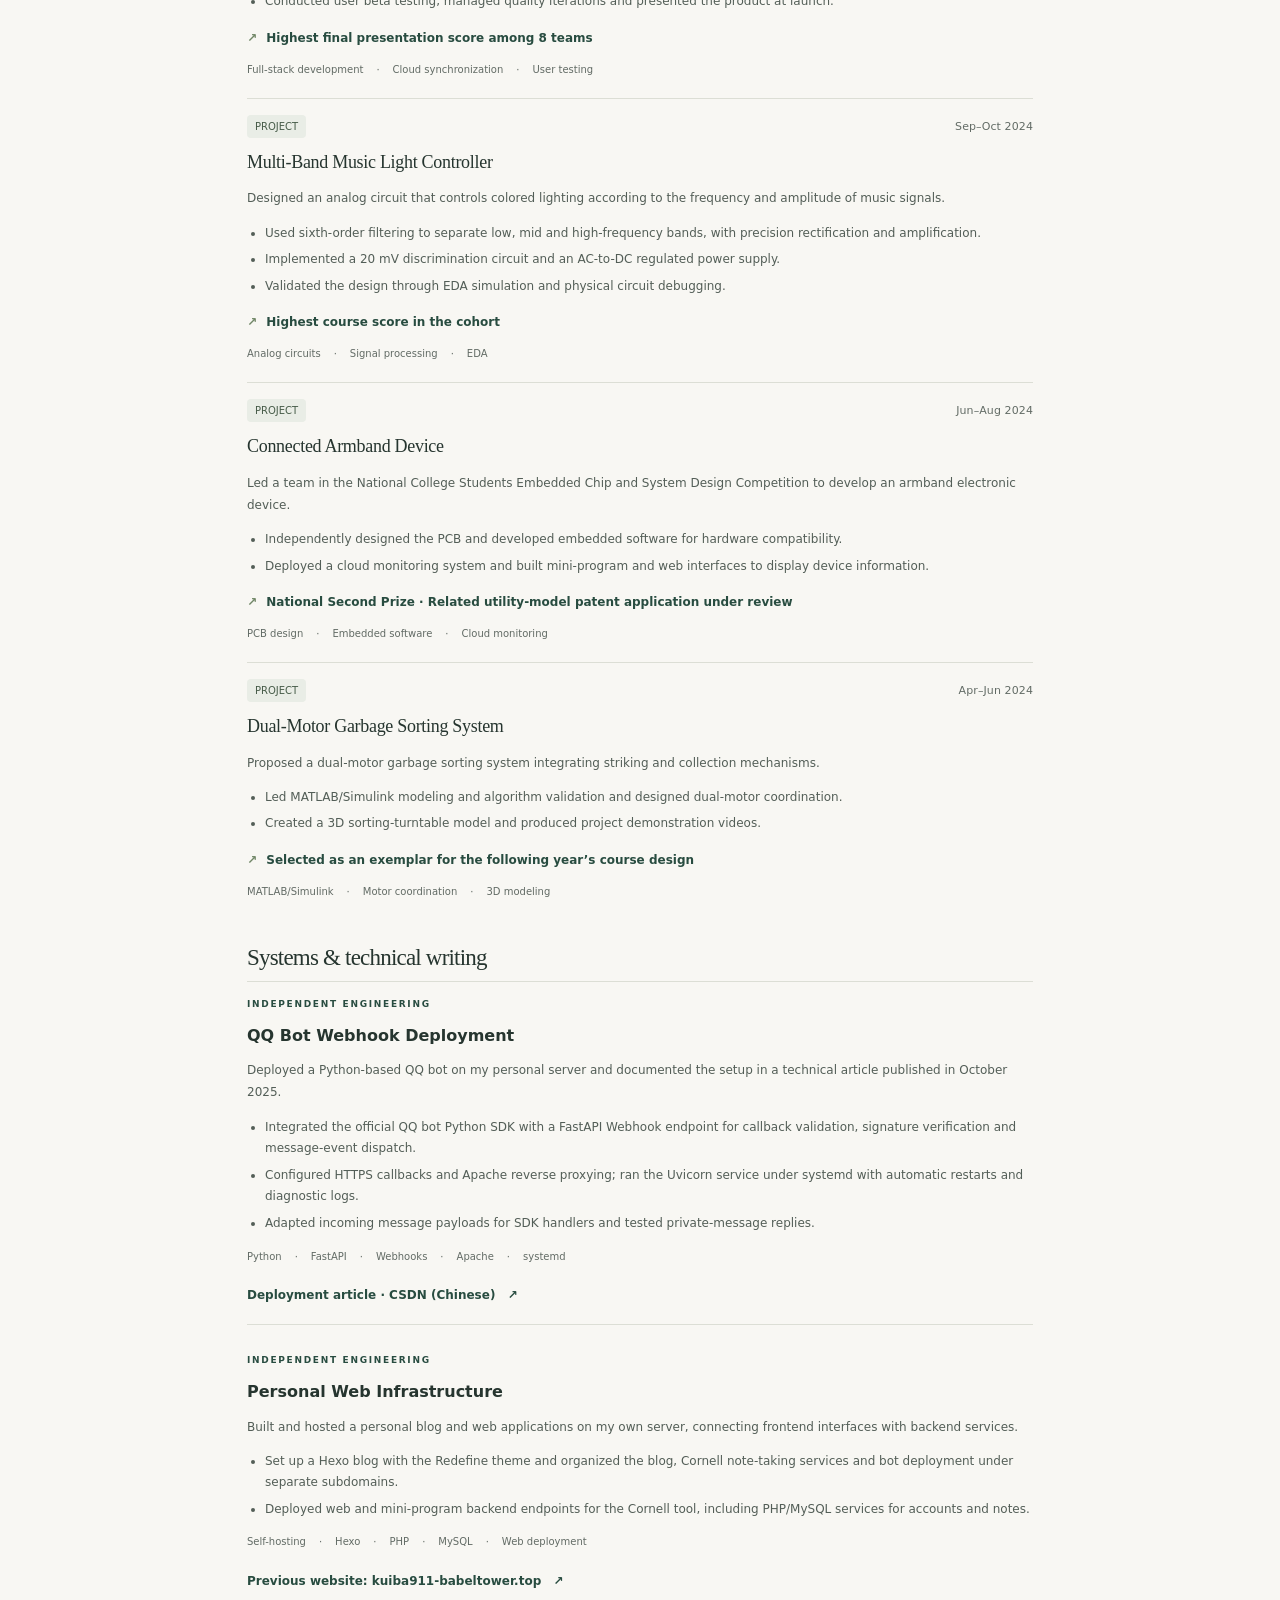
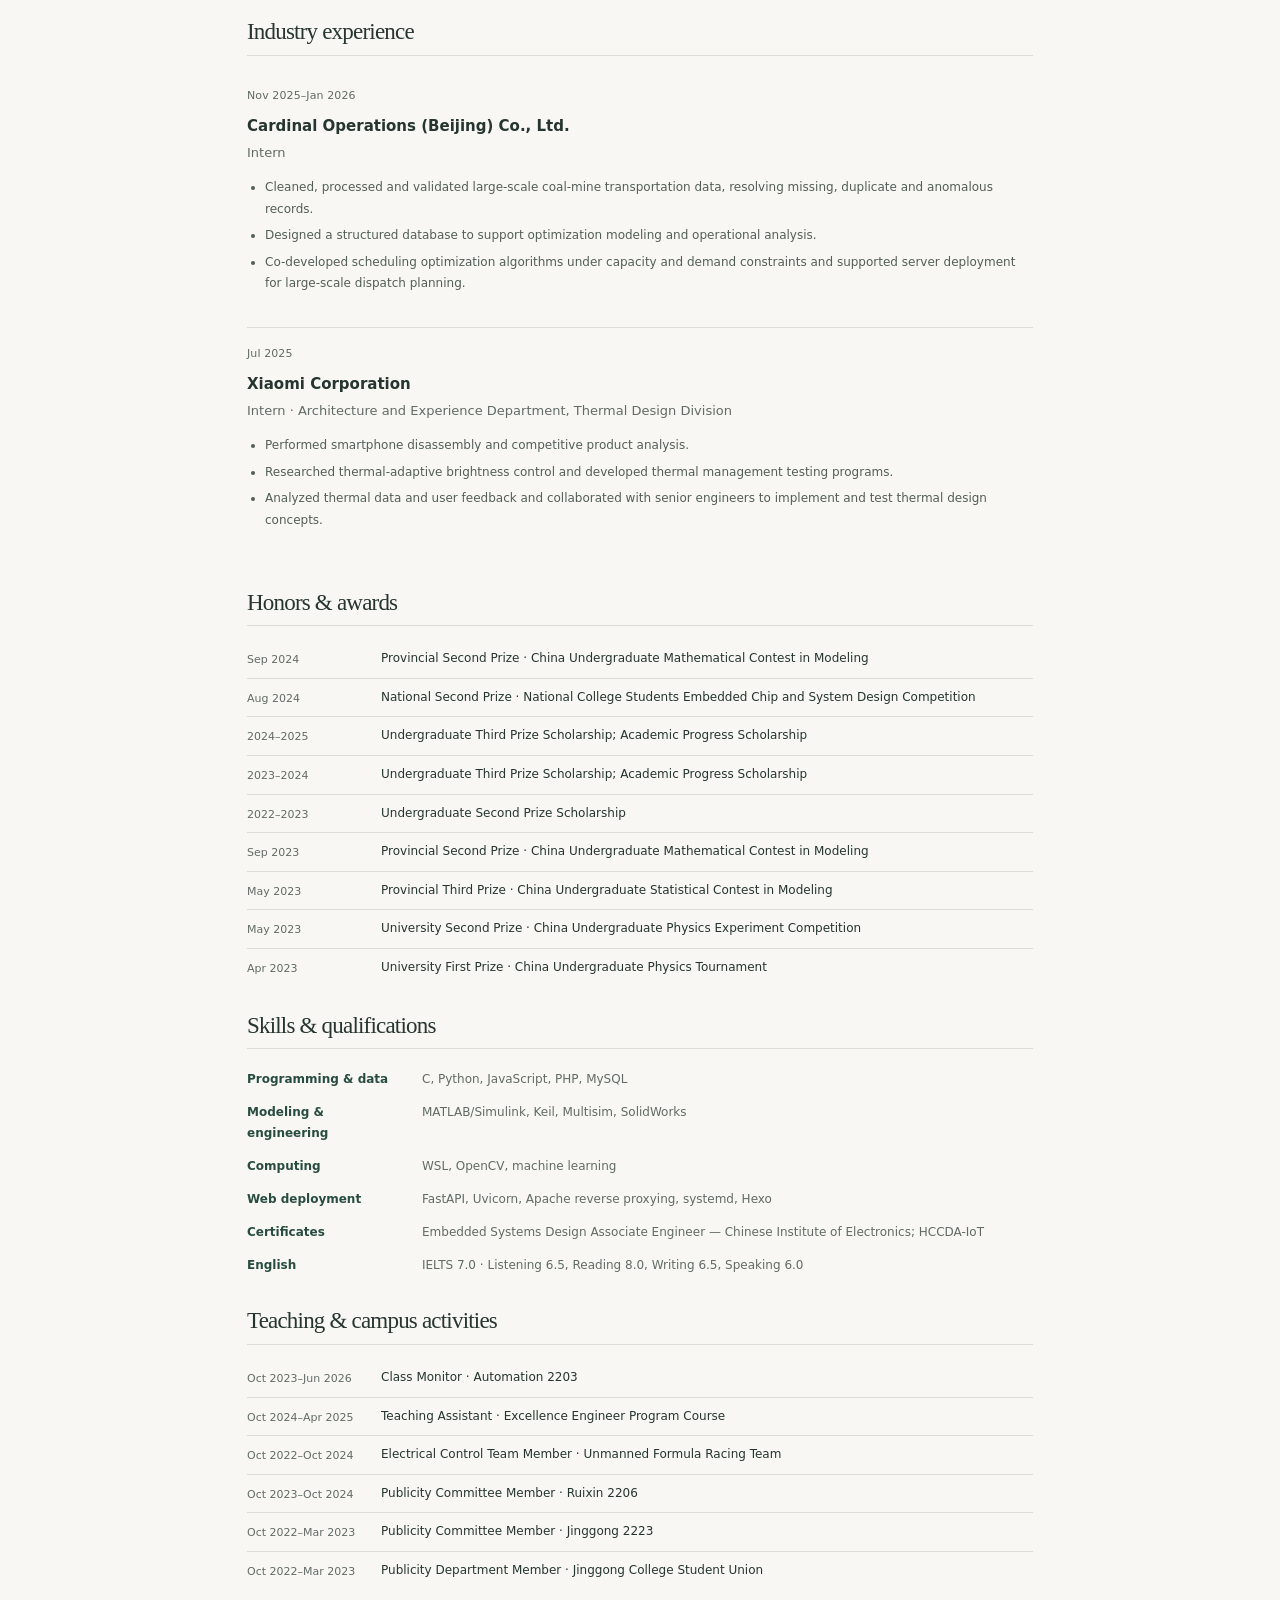
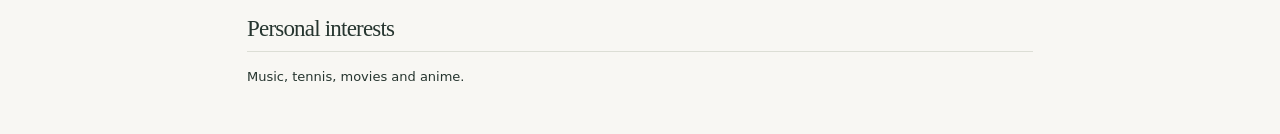
==== commit e52e417a: "Restore green theme and link previous personal website" ====
--- a/cv.html
+++ b/cv.html
@@ -1,3 +1,3 @@
 <!doctype html>
-<html lang="en"><head><meta charset="utf-8"><meta name="viewport" content="width=device-width, initial-scale=1"><title>Junchen He · Curriculum vitae</title><meta name="description" content="Academic CV of Junchen He: education, research projects, internships, awards and technical skills."><meta name="theme-color" content="#922b40"><link rel="icon" href="favicon.svg" type="image/svg+xml"><link rel="stylesheet" href="styles.css"><script defer src="content.js"></script><script defer src="render.js"></script><script defer src="site.js"></script><script defer src="cv.js"></script></head>
-<body id="top" data-page="cv"><a class="skip-link" href="#cv">Skip to content</a><div class="cv-wrap"><div class="cv-tools"><a id="back-profile" href="index.html?lang=en">← Back to profile</a><div class="cv-actions"><div class="language-switch" role="group" aria-label="Language"><button type="button" data-language="en" aria-pressed="true" lang="en">EN</button><button type="button" data-language="zh" aria-pressed="false" lang="zh-CN">中文</button></div><button type="button" id="print-cv">Print / Save as PDF</button></div></div><span class="sr-only" id="language-status" role="status" aria-live="polite"></span><main id="cv" tabindex="-1"><header class="cv-header"><p class="eyebrow">Curriculum vitae</p><h1>Junchen He</h1><p>MSc in Artificial Intelligence · The University of Hong Kong<br>Hong Kong · <a href="mailto:hejunchen0401@connect.hku.hk">hejunchen0401@connect.hku.hk</a></p></header><section class="cv-section"><h2>Research interests</h2><p>Spatial perception for XR · Embodied &amp; wearable interaction · Deployable interactive systems</p></section><section class="cv-section"><h2>Education</h2><article class="education-entry"><p class="date">Sep 2026–present</p><div><h3>MSc in Artificial Intelligence</h3><p class="institution">The University of Hong Kong</p><p class="muted">Hong Kong</p></div></article><article class="education-entry"><p class="date">Sep 2022–Jul 2026</p><div><h3>BEng in Automation</h3><p class="institution">Beijing Institute of Technology</p><p class="muted">GPA: 3.5 / 4.0 · Outstanding Undergraduate Thesis</p></div></article></section><section class="cv-section"><h2>Research &amp; projects</h2><article class="work-entry featured-work"><div class="work-meta"><span class="tag">UNDERGRADUATE THESIS</span><span class="date">Mar–Jun 2026</span></div><h3 class="project-title">Metric-Scale Dynamic Road Scene Reconstruction Using 3D Gaussians</h3><p class="work-description">Improved metric-scale reconstruction of long road sequences through GPS-guided trajectory correction and a streaming 3D reconstruction pipeline.</p><ul class="contributions"><li>Developed GPS-guided test-time optimization and segmented SE(3) pose correction to reduce scale and trajectory drift.</li><li>Built a streaming reconstruction and visualization pipeline with sliding-window optimization.</li><li>Evaluated the approach on KITTI Odometry sequences and reduced mean absolute trajectory error.</li><li>Built a frontend for operations and monitoring and reduced end-to-end reconstruction time.</li></ul><p class="outcome"><span aria-hidden="true">↗</span> Outstanding Undergraduate Thesis</p><ul class="keywords"><li>3D Gaussian reconstruction</li><li>SE(3)</li><li>KITTI Odometry</li><li>GPS</li></ul></article><article class="work-entry"><div class="work-meta"><span class="tag">PROJECT</span><span class="date">May–Jun 2025</span></div><h3 class="project-title">Fire Scene Tracing, Alarm &amp; Rescue Robot</h3><p class="work-description">Developed an STM32-based rescue robot integrating face recognition, automatic obstacle avoidance and fire-source localization.</p><ul class="contributions"><li>Coordinated project progress and task assignments; integrated sensors and co-designed the perception system.</li><li>Designed closed-loop motor control, path tracing and fire-source identification algorithms.</li><li>Produced demonstration videos to present the robot’s capabilities.</li></ul><p class="outcome"><span aria-hidden="true">↗</span> Only perfect score of 100 in the cohort</p><ul class="keywords"><li>STM32</li><li>Sensor integration</li><li>Closed-loop control</li></ul></article><article class="work-entry"><div class="work-meta"><span class="tag">PROJECT</span><span class="date">Sep–Dec 2024</span></div><h3 class="project-title">Cross-Platform Intelligent Cornell Note-Taking Tool</h3><p class="work-description">Built a cross-platform, cloud-synced Cornell note-taking tool, with mini-program and web interfaces.</p><ul class="contributions"><li>Coordinated development and designed the server and database architecture for cloud synchronization.</li><li>Developed the mini-program frontend and backend and the web application backend.</li><li>Conducted user beta testing, managed quality iterations and presented the product at launch.</li></ul><p class="outcome"><span aria-hidden="true">↗</span> Highest final presentation score among 8 teams</p><ul class="keywords"><li>Full-stack development</li><li>Cloud synchronization</li><li>User testing</li></ul></article><article class="work-entry"><div class="work-meta"><span class="tag">PROJECT</span><span class="date">Sep–Oct 2024</span></div><h3 class="project-title">Multi-Band Music Light Controller</h3><p class="work-description">Designed an analog circuit that controls colored lighting according to the frequency and amplitude of music signals.</p><ul class="contributions"><li>Used sixth-order filtering to separate low, mid and high-frequency bands, with precision rectification and amplification.</li><li>Implemented a 20 mV discrimination circuit and an AC-to-DC regulated power supply.</li><li>Validated the design through EDA simulation and physical circuit debugging.</li></ul><p class="outcome"><span aria-hidden="true">↗</span> Highest course score in the cohort</p><ul class="keywords"><li>Analog circuits</li><li>Signal processing</li><li>EDA</li></ul></article><article class="work-entry"><div class="work-meta"><span class="tag">PROJECT</span><span class="date">Jun–Aug 2024</span></div><h3 class="project-title">Connected Armband Device</h3><p class="work-description">Led a team in the National College Students Embedded Chip and System Design Competition to develop an armband electronic device.</p><ul class="contributions"><li>Independently designed the PCB and developed embedded software for hardware compatibility.</li><li>Deployed a cloud monitoring system and built mini-program and web interfaces to display device information.</li></ul><p class="outcome"><span aria-hidden="true">↗</span> National Second Prize · Related utility-model patent application under review</p><ul class="keywords"><li>PCB design</li><li>Embedded software</li><li>Cloud monitoring</li></ul></article><article class="work-entry"><div class="work-meta"><span class="tag">PROJECT</span><span class="date">Apr–Jun 2024</span></div><h3 class="project-title">Dual-Motor Garbage Sorting System</h3><p class="work-description">Proposed a dual-motor garbage sorting system integrating striking and collection mechanisms.</p><ul class="contributions"><li>Led MATLAB/Simulink modeling and algorithm validation and designed dual-motor coordination.</li><li>Created a 3D sorting-turntable model and produced project demonstration videos.</li></ul><p class="outcome"><span aria-hidden="true">↗</span> Selected as an exemplar for the following year’s course design</p><ul class="keywords"><li>MATLAB/Simulink</li><li>Motor coordination</li><li>3D modeling</li></ul></article></section><section class="cv-section"><h2>Systems &amp; technical writing</h2><div class="system-list"><article class="system-entry"><p class="eyebrow">INDEPENDENT ENGINEERING</p><h3>QQ Bot Webhook Deployment</h3><p class="work-description">Deployed a Python-based QQ bot on my personal server and documented the setup in a technical article published in October 2025.</p><ul class="contributions"><li>Integrated the official QQ bot Python SDK with a FastAPI Webhook endpoint for callback validation, signature verification and message-event dispatch.</li><li>Configured HTTPS callbacks and Apache reverse proxying; ran the Uvicorn service under systemd with automatic restarts and diagnostic logs.</li><li>Adapted incoming message payloads for SDK handlers and tested private-message replies.</li></ul><ul class="keywords"><li>Python</li><li>FastAPI</li><li>Webhooks</li><li>Apache</li><li>systemd</li></ul><div class="resource-links"><a class="text-link" href="https://blog.csdn.net/weixin_72479216/article/details/153705092">Deployment article · CSDN (Chinese) <span aria-hidden="true">↗</span></a></div></article><article class="system-entry"><p class="eyebrow">INDEPENDENT ENGINEERING</p><h3>Personal Web Infrastructure</h3><p class="work-description">Built and hosted a personal blog and web applications on my own server, connecting frontend interfaces with backend services.</p><ul class="contributions"><li>Set up a Hexo blog with the Redefine theme and organized the blog, Cornell note-taking services and bot deployment under separate subdomains.</li><li>Deployed web and mini-program backend endpoints for the Cornell tool, including PHP/MySQL services for accounts and notes.</li></ul><ul class="keywords"><li>Self-hosting</li><li>Hexo</li><li>PHP</li><li>MySQL</li><li>Web deployment</li></ul></article></div></section><section class="cv-section"><h2>Industry experience</h2><article class="work-entry"><div class="work-meta"><span class="date">Nov 2025–Jan 2026</span></div><h3>Cardinal Operations (Beijing) Co., Ltd.</h3><p class="muted role-label">Intern</p><ul class="contributions"><li>Cleaned, processed and validated large-scale coal-mine transportation data, resolving missing, duplicate and anomalous records.</li><li>Designed a structured database to support optimization modeling and operational analysis.</li><li>Co-developed scheduling optimization algorithms under capacity and demand constraints and supported server deployment for large-scale dispatch planning.</li></ul></article><article class="work-entry"><div class="work-meta"><span class="date">Jul 2025</span></div><h3>Xiaomi Corporation</h3><p class="muted role-label">Intern · Architecture and Experience Department, Thermal Design Division</p><ul class="contributions"><li>Performed smartphone disassembly and competitive product analysis.</li><li>Researched thermal-adaptive brightness control and developed thermal management testing programs.</li><li>Analyzed thermal data and user feedback and collaborated with senior engineers to implement and test thermal design concepts.</li></ul></article></section><section class="cv-section"><h2>Honors &amp; awards</h2><dl class="record-list"><div><dt>Sep 2024</dt><dd>Provincial Second Prize · China Undergraduate Mathematical Contest in Modeling</dd></div><div><dt>Aug 2024</dt><dd>National Second Prize · National College Students Embedded Chip and System Design Competition</dd></div><div><dt>2024–2025</dt><dd>Undergraduate Third Prize Scholarship; Academic Progress Scholarship</dd></div><div><dt>2023–2024</dt><dd>Undergraduate Third Prize Scholarship; Academic Progress Scholarship</dd></div><div><dt>2022–2023</dt><dd>Undergraduate Second Prize Scholarship</dd></div><div><dt>Sep 2023</dt><dd>Provincial Second Prize · China Undergraduate Mathematical Contest in Modeling</dd></div><div><dt>May 2023</dt><dd>Provincial Third Prize · China Undergraduate Statistical Contest in Modeling</dd></div><div><dt>May 2023</dt><dd>University Second Prize · China Undergraduate Physics Experiment Competition</dd></div><div><dt>Apr 2023</dt><dd>University First Prize · China Undergraduate Physics Tournament</dd></div></dl></section><section class="cv-section"><h2>Skills &amp; qualifications</h2><dl class="skill-list"><div><dt>Programming &amp; data</dt><dd>C, Python, JavaScript, PHP, MySQL</dd></div><div><dt>Modeling &amp; engineering</dt><dd>MATLAB/Simulink, Keil, Multisim, SolidWorks</dd></div><div><dt>Computing</dt><dd>WSL, OpenCV, machine learning</dd></div><div><dt>Web deployment</dt><dd>FastAPI, Uvicorn, Apache reverse proxying, systemd, Hexo</dd></div><div><dt>Certificates</dt><dd>Embedded Systems Design Associate Engineer — Chinese Institute of Electronics; HCCDA-IoT</dd></div><div><dt>English</dt><dd>IELTS 7.0 · Listening 6.5, Reading 8.0, Writing 6.5, Speaking 6.0</dd></div></dl></section><section class="cv-section"><h2>Teaching &amp; campus activities</h2><dl class="record-list"><div><dt>Oct 2023–Jun 2026</dt><dd>Class Monitor · Automation 2203</dd></div><div><dt>Oct 2024–Apr 2025</dt><dd>Teaching Assistant · Excellence Engineer Program Course</dd></div><div><dt>Oct 2022–Oct 2024</dt><dd>Electrical Control Team Member · Unmanned Formula Racing Team</dd></div><div><dt>Oct 2023–Oct 2024</dt><dd>Publicity Committee Member · Ruixin 2206</dd></div><div><dt>Oct 2022–Mar 2023</dt><dd>Publicity Committee Member · Jinggong 2223</dd></div><div><dt>Oct 2022–Mar 2023</dt><dd>Publicity Department Member · Jinggong College Student Union</dd></div></dl></section><section class="cv-section"><h2>Personal interests</h2><p>Music, tennis, movies and anime.</p></section></main></div></body></html>
+<html lang="en"><head><meta charset="utf-8"><meta name="viewport" content="width=device-width, initial-scale=1"><title>Junchen He · Curriculum vitae</title><meta name="description" content="Academic CV of Junchen He: education, research projects, internships, awards and technical skills."><meta name="theme-color" content="#243e35"><link rel="icon" href="favicon.svg" type="image/svg+xml"><link rel="stylesheet" href="styles.css"><script defer src="content.js"></script><script defer src="render.js"></script><script defer src="site.js"></script><script defer src="cv.js"></script></head>
+<body id="top" data-page="cv"><a class="skip-link" href="#cv">Skip to content</a><div class="cv-wrap"><div class="cv-tools"><a id="back-profile" href="index.html?lang=en">← Back to profile</a><div class="cv-actions"><div class="language-switch" role="group" aria-label="Language"><button type="button" data-language="en" aria-pressed="true" lang="en">EN</button><button type="button" data-language="zh" aria-pressed="false" lang="zh-CN">中文</button></div><button type="button" id="print-cv">Print / Save as PDF</button></div></div><span class="sr-only" id="language-status" role="status" aria-live="polite"></span><main id="cv" tabindex="-1"><header class="cv-header"><p class="eyebrow">Curriculum vitae</p><h1>Junchen He</h1><p>MSc in Artificial Intelligence · The University of Hong Kong<br>Hong Kong · <a href="mailto:hejunchen0401@connect.hku.hk">hejunchen0401@connect.hku.hk</a></p></header><section class="cv-section"><h2>Research interests</h2><p>Spatial perception for XR · Embodied &amp; wearable interaction · Deployable interactive systems</p></section><section class="cv-section"><h2>Education</h2><article class="education-entry"><p class="date">Sep 2026–present</p><div><h3>MSc in Artificial Intelligence</h3><p class="institution">The University of Hong Kong</p><p class="muted">Hong Kong</p></div></article><article class="education-entry"><p class="date">Sep 2022–Jul 2026</p><div><h3>BEng in Automation</h3><p class="institution">Beijing Institute of Technology</p><p class="muted">GPA: 3.5 / 4.0 · Outstanding Undergraduate Thesis</p></div></article></section><section class="cv-section"><h2>Research &amp; projects</h2><article class="work-entry featured-work"><div class="work-meta"><span class="tag">UNDERGRADUATE THESIS</span><span class="date">Mar–Jun 2026</span></div><h3 class="project-title">Metric-Scale Dynamic Road Scene Reconstruction Using 3D Gaussians</h3><p class="work-description">Improved metric-scale reconstruction of long road sequences through GPS-guided trajectory correction and a streaming 3D reconstruction pipeline.</p><ul class="contributions"><li>Developed GPS-guided test-time optimization and segmented SE(3) pose correction to reduce scale and trajectory drift.</li><li>Built a streaming reconstruction and visualization pipeline with sliding-window optimization.</li><li>Evaluated the approach on KITTI Odometry sequences and reduced mean absolute trajectory error.</li><li>Built a frontend for operations and monitoring and reduced end-to-end reconstruction time.</li></ul><p class="outcome"><span aria-hidden="true">↗</span> Outstanding Undergraduate Thesis</p><ul class="keywords"><li>3D Gaussian reconstruction</li><li>SE(3)</li><li>KITTI Odometry</li><li>GPS</li></ul></article><article class="work-entry"><div class="work-meta"><span class="tag">PROJECT</span><span class="date">May–Jun 2025</span></div><h3 class="project-title">Fire Scene Tracing, Alarm &amp; Rescue Robot</h3><p class="work-description">Developed an STM32-based rescue robot integrating face recognition, automatic obstacle avoidance and fire-source localization.</p><ul class="contributions"><li>Coordinated project progress and task assignments; integrated sensors and co-designed the perception system.</li><li>Designed closed-loop motor control, path tracing and fire-source identification algorithms.</li><li>Produced demonstration videos to present the robot’s capabilities.</li></ul><p class="outcome"><span aria-hidden="true">↗</span> Only perfect score of 100 in the cohort</p><ul class="keywords"><li>STM32</li><li>Sensor integration</li><li>Closed-loop control</li></ul></article><article class="work-entry"><div class="work-meta"><span class="tag">PROJECT</span><span class="date">Sep–Dec 2024</span></div><h3 class="project-title">Cross-Platform Intelligent Cornell Note-Taking Tool</h3><p class="work-description">Built a cross-platform, cloud-synced Cornell note-taking tool, with mini-program and web interfaces.</p><ul class="contributions"><li>Coordinated development and designed the server and database architecture for cloud synchronization.</li><li>Developed the mini-program frontend and backend and the web application backend.</li><li>Conducted user beta testing, managed quality iterations and presented the product at launch.</li></ul><p class="outcome"><span aria-hidden="true">↗</span> Highest final presentation score among 8 teams</p><ul class="keywords"><li>Full-stack development</li><li>Cloud synchronization</li><li>User testing</li></ul></article><article class="work-entry"><div class="work-meta"><span class="tag">PROJECT</span><span class="date">Sep–Oct 2024</span></div><h3 class="project-title">Multi-Band Music Light Controller</h3><p class="work-description">Designed an analog circuit that controls colored lighting according to the frequency and amplitude of music signals.</p><ul class="contributions"><li>Used sixth-order filtering to separate low, mid and high-frequency bands, with precision rectification and amplification.</li><li>Implemented a 20 mV discrimination circuit and an AC-to-DC regulated power supply.</li><li>Validated the design through EDA simulation and physical circuit debugging.</li></ul><p class="outcome"><span aria-hidden="true">↗</span> Highest course score in the cohort</p><ul class="keywords"><li>Analog circuits</li><li>Signal processing</li><li>EDA</li></ul></article><article class="work-entry"><div class="work-meta"><span class="tag">PROJECT</span><span class="date">Jun–Aug 2024</span></div><h3 class="project-title">Connected Armband Device</h3><p class="work-description">Led a team in the National College Students Embedded Chip and System Design Competition to develop an armband electronic device.</p><ul class="contributions"><li>Independently designed the PCB and developed embedded software for hardware compatibility.</li><li>Deployed a cloud monitoring system and built mini-program and web interfaces to display device information.</li></ul><p class="outcome"><span aria-hidden="true">↗</span> National Second Prize · Related utility-model patent application under review</p><ul class="keywords"><li>PCB design</li><li>Embedded software</li><li>Cloud monitoring</li></ul></article><article class="work-entry"><div class="work-meta"><span class="tag">PROJECT</span><span class="date">Apr–Jun 2024</span></div><h3 class="project-title">Dual-Motor Garbage Sorting System</h3><p class="work-description">Proposed a dual-motor garbage sorting system integrating striking and collection mechanisms.</p><ul class="contributions"><li>Led MATLAB/Simulink modeling and algorithm validation and designed dual-motor coordination.</li><li>Created a 3D sorting-turntable model and produced project demonstration videos.</li></ul><p class="outcome"><span aria-hidden="true">↗</span> Selected as an exemplar for the following year’s course design</p><ul class="keywords"><li>MATLAB/Simulink</li><li>Motor coordination</li><li>3D modeling</li></ul></article></section><section class="cv-section"><h2>Systems &amp; technical writing</h2><div class="system-list"><article class="system-entry"><p class="eyebrow">INDEPENDENT ENGINEERING</p><h3>QQ Bot Webhook Deployment</h3><p class="work-description">Deployed a Python-based QQ bot on my personal server and documented the setup in a technical article published in October 2025.</p><ul class="contributions"><li>Integrated the official QQ bot Python SDK with a FastAPI Webhook endpoint for callback validation, signature verification and message-event dispatch.</li><li>Configured HTTPS callbacks and Apache reverse proxying; ran the Uvicorn service under systemd with automatic restarts and diagnostic logs.</li><li>Adapted incoming message payloads for SDK handlers and tested private-message replies.</li></ul><ul class="keywords"><li>Python</li><li>FastAPI</li><li>Webhooks</li><li>Apache</li><li>systemd</li></ul><div class="resource-links"><a class="text-link" href="https://blog.csdn.net/weixin_72479216/article/details/153705092">Deployment article · CSDN (Chinese) <span aria-hidden="true">↗</span></a></div></article><article class="system-entry"><p class="eyebrow">INDEPENDENT ENGINEERING</p><h3>Personal Web Infrastructure</h3><p class="work-description">Built and hosted a personal blog and web applications on my own server, connecting frontend interfaces with backend services.</p><ul class="contributions"><li>Set up a Hexo blog with the Redefine theme and organized the blog, Cornell note-taking services and bot deployment under separate subdomains.</li><li>Deployed web and mini-program backend endpoints for the Cornell tool, including PHP/MySQL services for accounts and notes.</li></ul><ul class="keywords"><li>Self-hosting</li><li>Hexo</li><li>PHP</li><li>MySQL</li><li>Web deployment</li></ul><div class="resource-links"><a class="text-link" href="http://kuiba911-babeltower.top/">Previous website: kuiba911-babeltower.top <span aria-hidden="true">↗</span></a></div></article></div></section><section class="cv-section"><h2>Industry experience</h2><article class="work-entry"><div class="work-meta"><span class="date">Nov 2025–Jan 2026</span></div><h3>Cardinal Operations (Beijing) Co., Ltd.</h3><p class="muted role-label">Intern</p><ul class="contributions"><li>Cleaned, processed and validated large-scale coal-mine transportation data, resolving missing, duplicate and anomalous records.</li><li>Designed a structured database to support optimization modeling and operational analysis.</li><li>Co-developed scheduling optimization algorithms under capacity and demand constraints and supported server deployment for large-scale dispatch planning.</li></ul></article><article class="work-entry"><div class="work-meta"><span class="date">Jul 2025</span></div><h3>Xiaomi Corporation</h3><p class="muted role-label">Intern · Architecture and Experience Department, Thermal Design Division</p><ul class="contributions"><li>Performed smartphone disassembly and competitive product analysis.</li><li>Researched thermal-adaptive brightness control and developed thermal management testing programs.</li><li>Analyzed thermal data and user feedback and collaborated with senior engineers to implement and test thermal design concepts.</li></ul></article></section><section class="cv-section"><h2>Honors &amp; awards</h2><dl class="record-list"><div><dt>Sep 2024</dt><dd>Provincial Second Prize · China Undergraduate Mathematical Contest in Modeling</dd></div><div><dt>Aug 2024</dt><dd>National Second Prize · National College Students Embedded Chip and System Design Competition</dd></div><div><dt>2024–2025</dt><dd>Undergraduate Third Prize Scholarship; Academic Progress Scholarship</dd></div><div><dt>2023–2024</dt><dd>Undergraduate Third Prize Scholarship; Academic Progress Scholarship</dd></div><div><dt>2022–2023</dt><dd>Undergraduate Second Prize Scholarship</dd></div><div><dt>Sep 2023</dt><dd>Provincial Second Prize · China Undergraduate Mathematical Contest in Modeling</dd></div><div><dt>May 2023</dt><dd>Provincial Third Prize · China Undergraduate Statistical Contest in Modeling</dd></div><div><dt>May 2023</dt><dd>University Second Prize · China Undergraduate Physics Experiment Competition</dd></div><div><dt>Apr 2023</dt><dd>University First Prize · China Undergraduate Physics Tournament</dd></div></dl></section><section class="cv-section"><h2>Skills &amp; qualifications</h2><dl class="skill-list"><div><dt>Programming &amp; data</dt><dd>C, Python, JavaScript, PHP, MySQL</dd></div><div><dt>Modeling &amp; engineering</dt><dd>MATLAB/Simulink, Keil, Multisim, SolidWorks</dd></div><div><dt>Computing</dt><dd>WSL, OpenCV, machine learning</dd></div><div><dt>Web deployment</dt><dd>FastAPI, Uvicorn, Apache reverse proxying, systemd, Hexo</dd></div><div><dt>Certificates</dt><dd>Embedded Systems Design Associate Engineer — Chinese Institute of Electronics; HCCDA-IoT</dd></div><div><dt>English</dt><dd>IELTS 7.0 · Listening 6.5, Reading 8.0, Writing 6.5, Speaking 6.0</dd></div></dl></section><section class="cv-section"><h2>Teaching &amp; campus activities</h2><dl class="record-list"><div><dt>Oct 2023–Jun 2026</dt><dd>Class Monitor · Automation 2203</dd></div><div><dt>Oct 2024–Apr 2025</dt><dd>Teaching Assistant · Excellence Engineer Program Course</dd></div><div><dt>Oct 2022–Oct 2024</dt><dd>Electrical Control Team Member · Unmanned Formula Racing Team</dd></div><div><dt>Oct 2023–Oct 2024</dt><dd>Publicity Committee Member · Ruixin 2206</dd></div><div><dt>Oct 2022–Mar 2023</dt><dd>Publicity Committee Member · Jinggong 2223</dd></div><div><dt>Oct 2022–Mar 2023</dt><dd>Publicity Department Member · Jinggong College Student Union</dd></div></dl></section><section class="cv-section"><h2>Personal interests</h2><p>Music, tennis, movies and anime.</p></section></main></div></body></html>
--- a/styles.css
+++ b/styles.css
@@ -39,23 +39,23 @@
 @media print{.cv-section{break-inside:auto}.cv-section>h2{break-after:avoid}.cv-header,.cv-section .work-entry,.education-entry,.record-list>div,.skill-list>div{break-inside:avoid}.cv-section .work-entry{padding:11px 0}.cv-section .contributions{font-size:10.5px;line-height:1.55}.cv-section .work-entry .work-description,.cv-section .work-entry .outcome{font-size:11px}.cv-section .keywords{font-size:9px}.cv-section{margin:20px 0}.cv-section h2{font-size:21px}.cv-section .record-list>div{padding:5px 0}.cv-tools,.language-switch,.sr-only{display:none!important}.cv-header h1{font-size:36px}.cv-wrap{margin:0;padding:0}.cv-section .work-entry .project-title{break-after:avoid}.cv-section .work-entry p,.cv-section .work-entry li{orphans:2;widows:2}}
 
 /* Independently styled refinement inspired by the former Hexo/Redefine site:
-   restrained burgundy accents, rounded surfaces and an education timeline. */
-:root{--paper:#f8f7f5;--ink:#303238;--green:#922b40;--muted:#62636b;--line:#dfdadb;--soft:#f2e9eb}
-a:hover{color:#6d1f30}.wordmark-dot,.section-number{color:var(--green)}
-::selection{background:#ead0d6;color:#3e1420}
-.monogram{background:#efe5e6;border-color:#e1d4d7;border-radius:16px;box-shadow:0 4px 16px rgba(50,35,40,.04)}
-.monogram:before,.monogram:after{border-color:#cdb3b9}.monogram span{color:#81374a}.monogram small{color:#7d5660}.monogram i,.tiny-rule{background:#a67480}
-.profile-name,.intro-line{color:var(--ink)}.intro>p:not(.eyebrow):not(.intro-line),.contributions,.work-entry .work-description{color:#55565e}
-.button,.site-header nav .nav-cv{border-radius:6px;border-color:#cdb7bd}.language-switch{border-color:#cdb7bd}.language-switch button:hover{box-shadow:inset 0 0 0 1px #bd99a3}
-.availability i{background:var(--green)}.interest-marker{color:#986170}.interests article{border-top-color:#bea0a8}.tag{color:#813247;border-radius:4px}.work-entry .outcome span{color:#a1717e}
-.project-list{display:grid;gap:18px}.project-list>.work-entry{margin:0;padding:23px 25px;border:1px solid var(--line);border-radius:12px;background:rgba(255,255,255,.62);box-shadow:0 3px 14px rgba(48,33,38,.025)}
-.project-list>.work-entry:last-child{padding-bottom:23px;border-bottom:1px solid var(--line)}.project-list>.featured-work{background:#fff;border-color:#cdb7bd}
-#education .education-entry{position:relative;margin-top:0;padding:0 0 26px 23px;border-left:1px solid #d5bfc5}
+   the original green palette, rounded surfaces and an education timeline. */
+:root{--paper:#f8f7f3;--ink:#26352f;--green:#284c40;--muted:#626b65;--line:#dcded5;--soft:#e9ede6}
+a:hover{color:#152c23}.wordmark-dot,.section-number{color:var(--green)}
+::selection{background:#dce5d7;color:#26352f}
+.monogram{background:#e3e8de;border-color:#d7decf;border-radius:16px;box-shadow:0 4px 16px rgba(38,53,47,.04)}
+.monogram:before,.monogram:after{border-color:#b6c2ad}.monogram span{color:#405440}.monogram small{color:#4c604b}.monogram i,.tiny-rule{background:#7c8d70}
+.profile-name{color:var(--ink)}.intro-line{color:#46584b}.intro>p:not(.eyebrow):not(.intro-line),.contributions,.work-entry .work-description{color:#535e57}
+.button,.site-header nav .nav-cv{border-radius:6px;border-color:#acb8aa}.language-switch{border-color:#acb8aa}.language-switch button:hover{box-shadow:inset 0 0 0 1px #9eac98}
+.availability i{background:var(--green)}.interest-marker{color:#7c8c6c}.interests article{border-top-color:#a9b5a0}.tag{color:#465b48;border-radius:4px}.work-entry .outcome span{color:#718767}
+.project-list{display:grid;gap:18px}.project-list>.work-entry{margin:0;padding:23px 25px;border:1px solid var(--line);border-radius:12px;background:rgba(255,255,255,.62);box-shadow:0 3px 14px rgba(38,53,47,.025)}
+.project-list>.work-entry:last-child{padding-bottom:23px;border-bottom:1px solid var(--line)}.project-list>.featured-work{background:#fff;border-color:#acb8aa}
+#education .education-entry{position:relative;margin-top:0;padding:0 0 26px 23px;border-left:1px solid #c4d0bc}
 #education .education-entry:before{content:'';position:absolute;left:-4px;top:8px;width:7px;height:7px;border-radius:50%;background:var(--green);box-shadow:0 0 0 4px var(--paper)}
 #education .education-entry:last-child{padding-bottom:0}
 .system-entry .eyebrow{margin-bottom:9px;font-size:9px}.system-entry h3{font-size:19px;font-weight:550;line-height:1.4}
-.system-entry .work-description{font-size:13px;line-height:1.85;color:#55565e;margin:12px 0}.system-entry+.system-entry{border-top:1px solid var(--line);padding-top:24px;margin-top:27px}.resource-links{margin-top:16px}
-.contact{border-radius:10px;background:#f0e9e9}.contact p{color:#60515a}.contact-details{border-color:#dfd0d5}
+.system-entry .work-description{font-size:13px;line-height:1.85;color:#535e57;margin:12px 0}.system-entry+.system-entry{border-top:1px solid var(--line);padding-top:24px;margin-top:27px}.resource-links{margin-top:16px}
+.contact{border-radius:10px;background:#edf0e8}.contact p{color:#55624f}.contact-details{border-color:#d4dbcd}
 .cv-section .system-entry{break-inside:avoid}.cv-section .system-entry h3{font-size:16px}.cv-section .system-entry .work-description,.cv-section .system-entry .contributions{font-size:12px}.cv-section .system-entry .eyebrow{margin-top:15px}.cv-section .system-entry+.system-entry{padding-top:13px;margin-top:17px}
 @media(max-width:760px){.monogram{border-radius:10px}.project-list{gap:14px}.project-list>.work-entry,.project-list>.work-entry:last-child{padding:19px}.system-entry h3{font-size:18px}#education .education-entry{padding-left:19px}}
 @media print{.cv-section .system-entry{padding:0;border:0}.cv-section .system-entry+.system-entry{margin-top:14px}.cv-section .system-entry .work-description,.cv-section .system-entry .contributions{font-size:10.5px;line-height:1.55}.system-entry .eyebrow{color:#333}.resource-links{margin-top:8px}.resource-links .text-link{font-size:10px}.cv-section .project-title,.cv-section .system-entry h3{color:#111}}
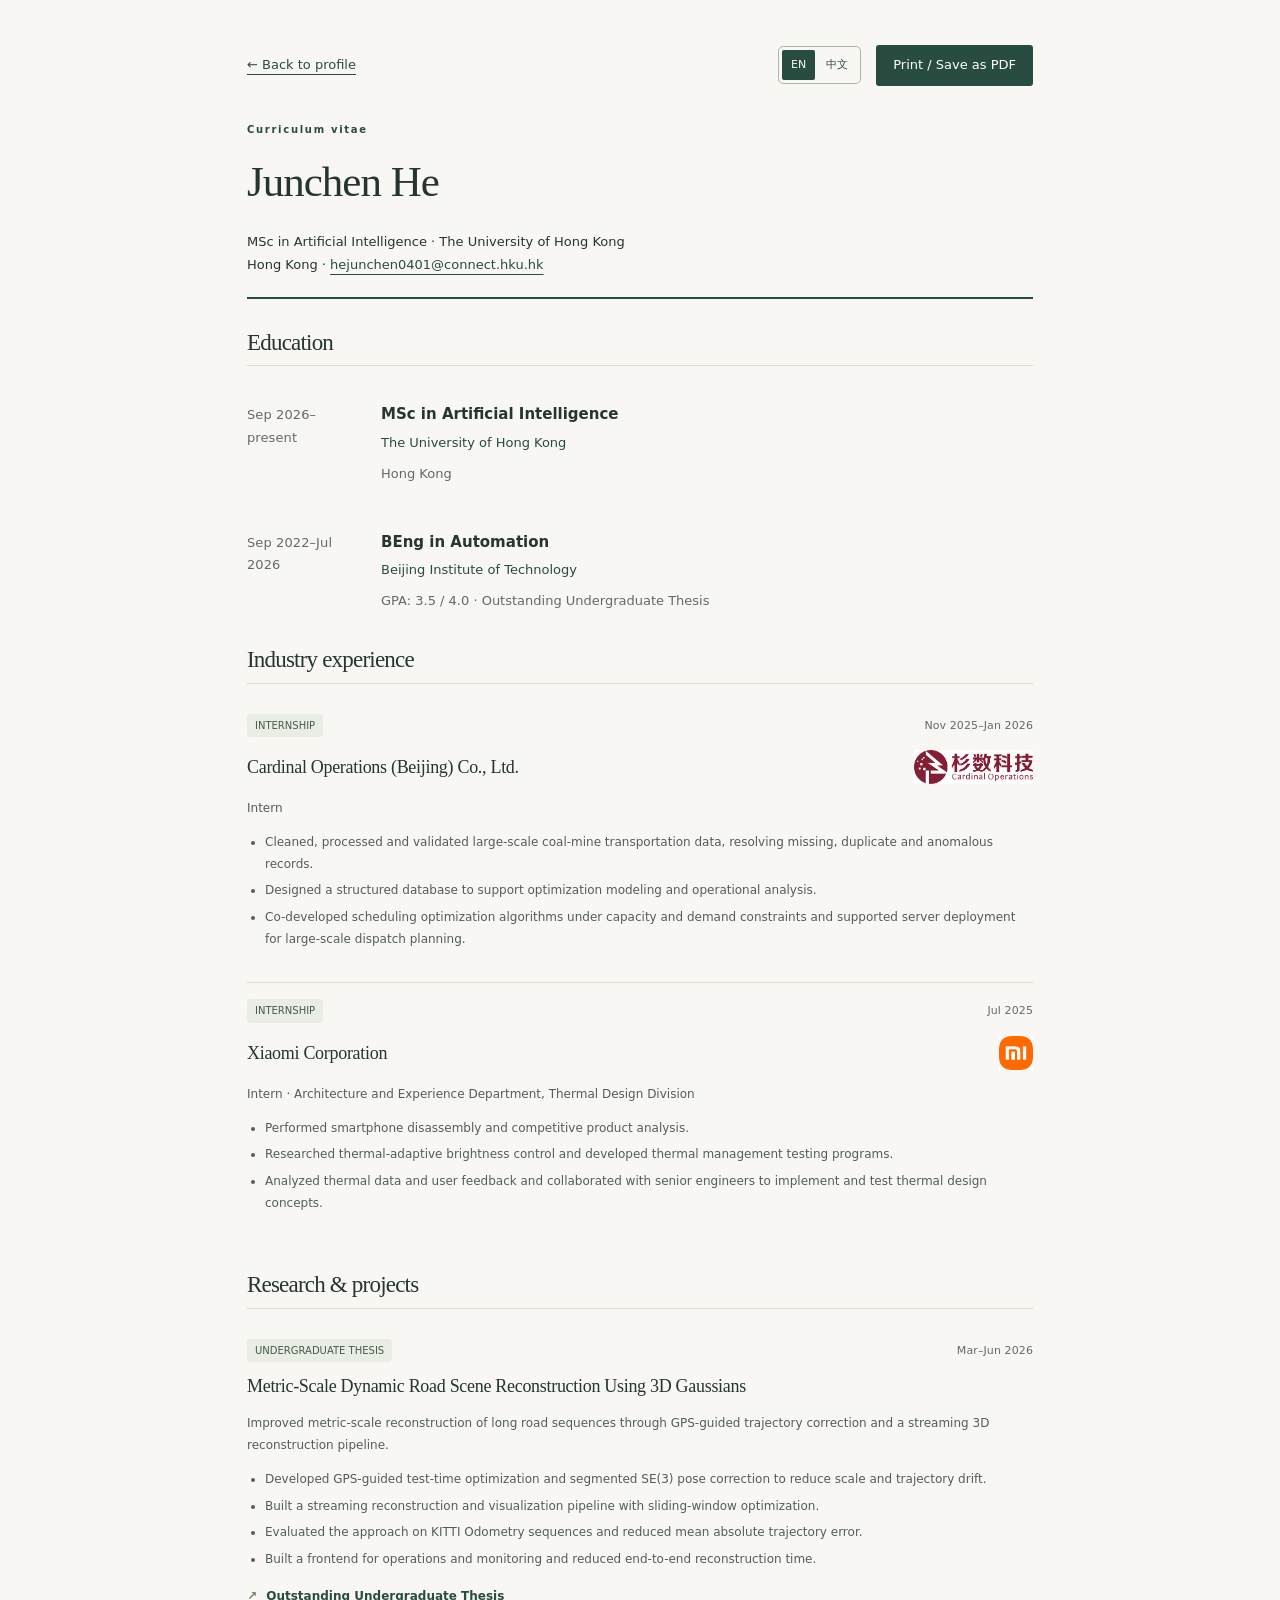
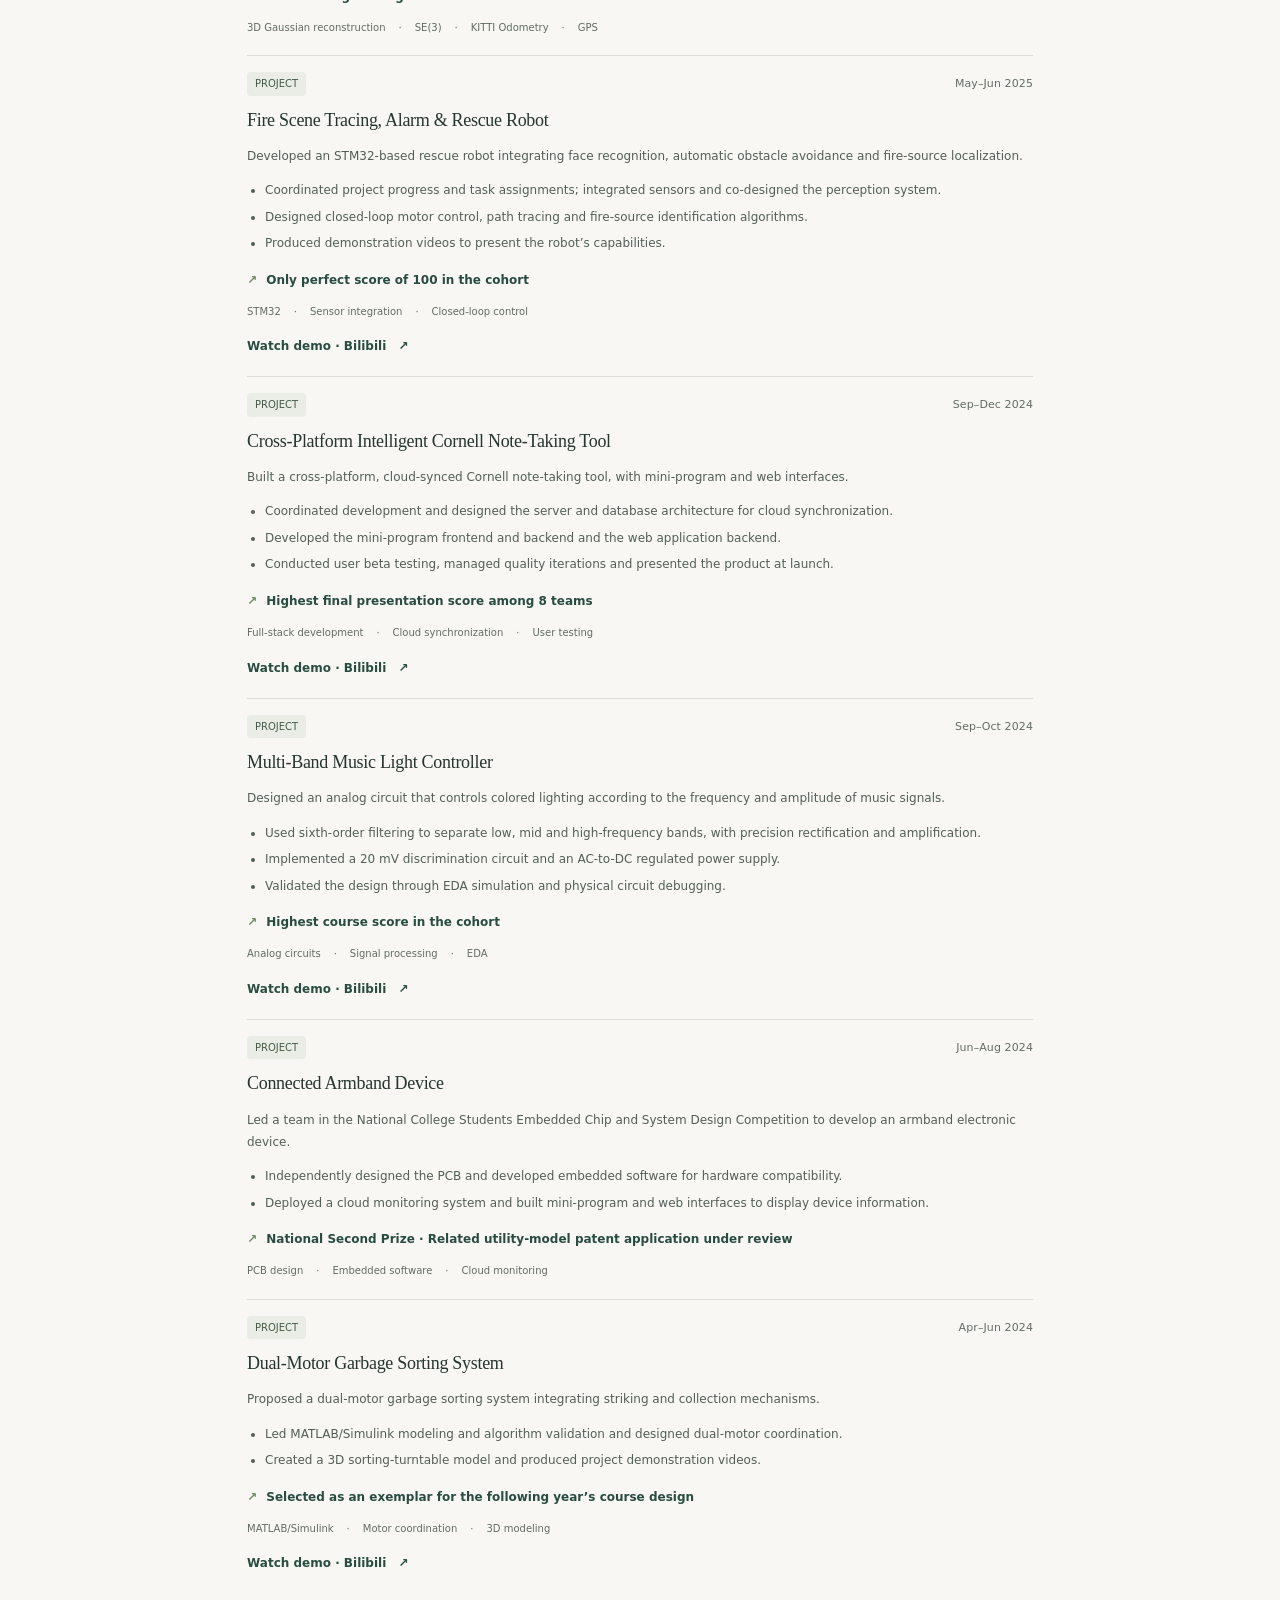
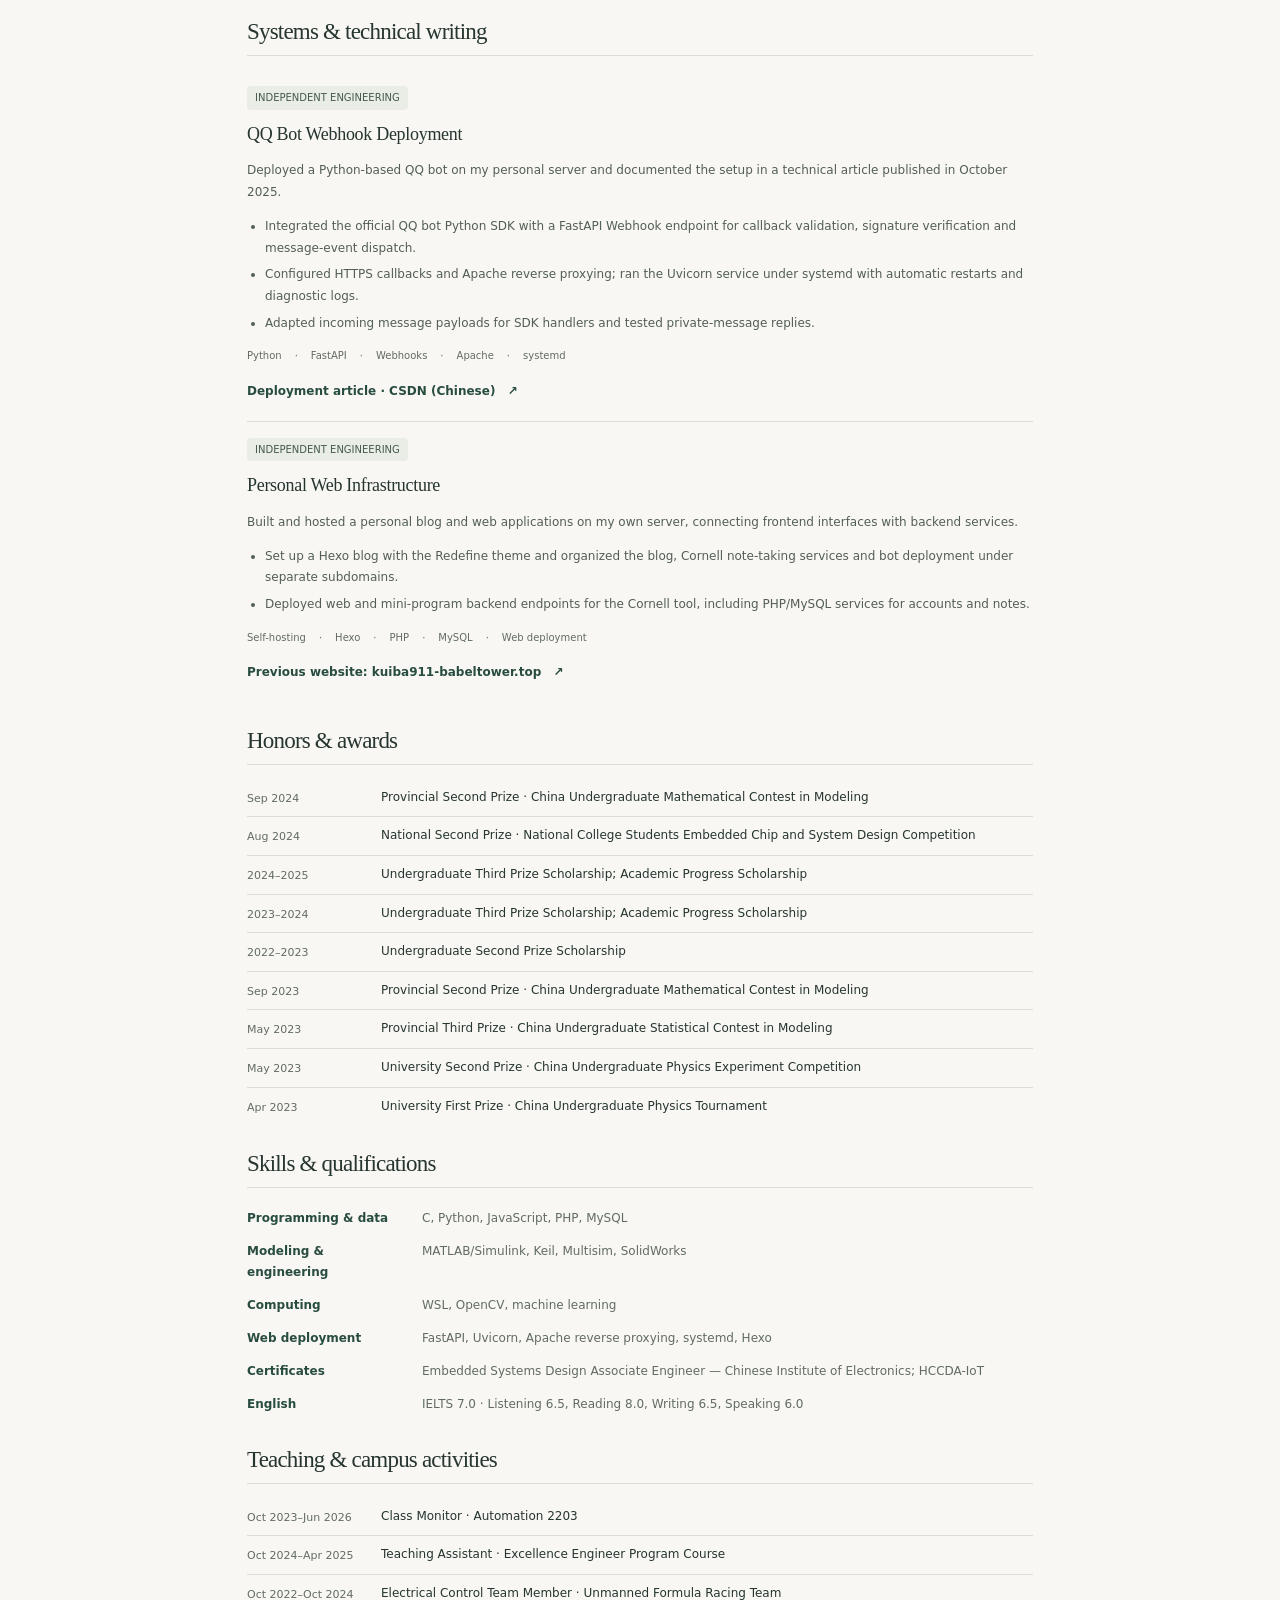
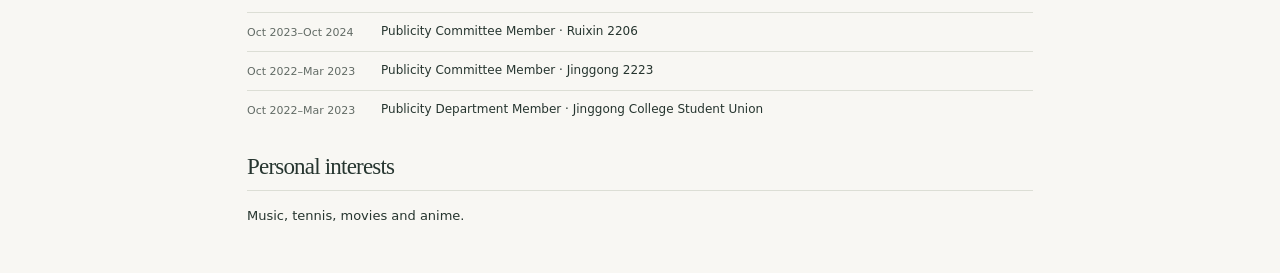
==== commit da3c996d: "Update profile sections, project videos and images" ====
--- a/cv.html
+++ b/cv.html
@@ -1,3 +1,3 @@
 <!doctype html>
 <html lang="en"><head><meta charset="utf-8"><meta name="viewport" content="width=device-width, initial-scale=1"><title>Junchen He · Curriculum vitae</title><meta name="description" content="Academic CV of Junchen He: education, research projects, internships, awards and technical skills."><meta name="theme-color" content="#243e35"><link rel="icon" href="favicon.svg" type="image/svg+xml"><link rel="stylesheet" href="styles.css"><script defer src="content.js"></script><script defer src="render.js"></script><script defer src="site.js"></script><script defer src="cv.js"></script></head>
-<body id="top" data-page="cv"><a class="skip-link" href="#cv">Skip to content</a><div class="cv-wrap"><div class="cv-tools"><a id="back-profile" href="index.html?lang=en">← Back to profile</a><div class="cv-actions"><div class="language-switch" role="group" aria-label="Language"><button type="button" data-language="en" aria-pressed="true" lang="en">EN</button><button type="button" data-language="zh" aria-pressed="false" lang="zh-CN">中文</button></div><button type="button" id="print-cv">Print / Save as PDF</button></div></div><span class="sr-only" id="language-status" role="status" aria-live="polite"></span><main id="cv" tabindex="-1"><header class="cv-header"><p class="eyebrow">Curriculum vitae</p><h1>Junchen He</h1><p>MSc in Artificial Intelligence · The University of Hong Kong<br>Hong Kong · <a href="mailto:hejunchen0401@connect.hku.hk">hejunchen0401@connect.hku.hk</a></p></header><section class="cv-section"><h2>Research interests</h2><p>Spatial perception for XR · Embodied &amp; wearable interaction · Deployable interactive systems</p></section><section class="cv-section"><h2>Education</h2><article class="education-entry"><p class="date">Sep 2026–present</p><div><h3>MSc in Artificial Intelligence</h3><p class="institution">The University of Hong Kong</p><p class="muted">Hong Kong</p></div></article><article class="education-entry"><p class="date">Sep 2022–Jul 2026</p><div><h3>BEng in Automation</h3><p class="institution">Beijing Institute of Technology</p><p class="muted">GPA: 3.5 / 4.0 · Outstanding Undergraduate Thesis</p></div></article></section><section class="cv-section"><h2>Research &amp; projects</h2><article class="work-entry featured-work"><div class="work-meta"><span class="tag">UNDERGRADUATE THESIS</span><span class="date">Mar–Jun 2026</span></div><h3 class="project-title">Metric-Scale Dynamic Road Scene Reconstruction Using 3D Gaussians</h3><p class="work-description">Improved metric-scale reconstruction of long road sequences through GPS-guided trajectory correction and a streaming 3D reconstruction pipeline.</p><ul class="contributions"><li>Developed GPS-guided test-time optimization and segmented SE(3) pose correction to reduce scale and trajectory drift.</li><li>Built a streaming reconstruction and visualization pipeline with sliding-window optimization.</li><li>Evaluated the approach on KITTI Odometry sequences and reduced mean absolute trajectory error.</li><li>Built a frontend for operations and monitoring and reduced end-to-end reconstruction time.</li></ul><p class="outcome"><span aria-hidden="true">↗</span> Outstanding Undergraduate Thesis</p><ul class="keywords"><li>3D Gaussian reconstruction</li><li>SE(3)</li><li>KITTI Odometry</li><li>GPS</li></ul></article><article class="work-entry"><div class="work-meta"><span class="tag">PROJECT</span><span class="date">May–Jun 2025</span></div><h3 class="project-title">Fire Scene Tracing, Alarm &amp; Rescue Robot</h3><p class="work-description">Developed an STM32-based rescue robot integrating face recognition, automatic obstacle avoidance and fire-source localization.</p><ul class="contributions"><li>Coordinated project progress and task assignments; integrated sensors and co-designed the perception system.</li><li>Designed closed-loop motor control, path tracing and fire-source identification algorithms.</li><li>Produced demonstration videos to present the robot’s capabilities.</li></ul><p class="outcome"><span aria-hidden="true">↗</span> Only perfect score of 100 in the cohort</p><ul class="keywords"><li>STM32</li><li>Sensor integration</li><li>Closed-loop control</li></ul></article><article class="work-entry"><div class="work-meta"><span class="tag">PROJECT</span><span class="date">Sep–Dec 2024</span></div><h3 class="project-title">Cross-Platform Intelligent Cornell Note-Taking Tool</h3><p class="work-description">Built a cross-platform, cloud-synced Cornell note-taking tool, with mini-program and web interfaces.</p><ul class="contributions"><li>Coordinated development and designed the server and database architecture for cloud synchronization.</li><li>Developed the mini-program frontend and backend and the web application backend.</li><li>Conducted user beta testing, managed quality iterations and presented the product at launch.</li></ul><p class="outcome"><span aria-hidden="true">↗</span> Highest final presentation score among 8 teams</p><ul class="keywords"><li>Full-stack development</li><li>Cloud synchronization</li><li>User testing</li></ul></article><article class="work-entry"><div class="work-meta"><span class="tag">PROJECT</span><span class="date">Sep–Oct 2024</span></div><h3 class="project-title">Multi-Band Music Light Controller</h3><p class="work-description">Designed an analog circuit that controls colored lighting according to the frequency and amplitude of music signals.</p><ul class="contributions"><li>Used sixth-order filtering to separate low, mid and high-frequency bands, with precision rectification and amplification.</li><li>Implemented a 20 mV discrimination circuit and an AC-to-DC regulated power supply.</li><li>Validated the design through EDA simulation and physical circuit debugging.</li></ul><p class="outcome"><span aria-hidden="true">↗</span> Highest course score in the cohort</p><ul class="keywords"><li>Analog circuits</li><li>Signal processing</li><li>EDA</li></ul></article><article class="work-entry"><div class="work-meta"><span class="tag">PROJECT</span><span class="date">Jun–Aug 2024</span></div><h3 class="project-title">Connected Armband Device</h3><p class="work-description">Led a team in the National College Students Embedded Chip and System Design Competition to develop an armband electronic device.</p><ul class="contributions"><li>Independently designed the PCB and developed embedded software for hardware compatibility.</li><li>Deployed a cloud monitoring system and built mini-program and web interfaces to display device information.</li></ul><p class="outcome"><span aria-hidden="true">↗</span> National Second Prize · Related utility-model patent application under review</p><ul class="keywords"><li>PCB design</li><li>Embedded software</li><li>Cloud monitoring</li></ul></article><article class="work-entry"><div class="work-meta"><span class="tag">PROJECT</span><span class="date">Apr–Jun 2024</span></div><h3 class="project-title">Dual-Motor Garbage Sorting System</h3><p class="work-description">Proposed a dual-motor garbage sorting system integrating striking and collection mechanisms.</p><ul class="contributions"><li>Led MATLAB/Simulink modeling and algorithm validation and designed dual-motor coordination.</li><li>Created a 3D sorting-turntable model and produced project demonstration videos.</li></ul><p class="outcome"><span aria-hidden="true">↗</span> Selected as an exemplar for the following year’s course design</p><ul class="keywords"><li>MATLAB/Simulink</li><li>Motor coordination</li><li>3D modeling</li></ul></article></section><section class="cv-section"><h2>Systems &amp; technical writing</h2><div class="system-list"><article class="system-entry"><p class="eyebrow">INDEPENDENT ENGINEERING</p><h3>QQ Bot Webhook Deployment</h3><p class="work-description">Deployed a Python-based QQ bot on my personal server and documented the setup in a technical article published in October 2025.</p><ul class="contributions"><li>Integrated the official QQ bot Python SDK with a FastAPI Webhook endpoint for callback validation, signature verification and message-event dispatch.</li><li>Configured HTTPS callbacks and Apache reverse proxying; ran the Uvicorn service under systemd with automatic restarts and diagnostic logs.</li><li>Adapted incoming message payloads for SDK handlers and tested private-message replies.</li></ul><ul class="keywords"><li>Python</li><li>FastAPI</li><li>Webhooks</li><li>Apache</li><li>systemd</li></ul><div class="resource-links"><a class="text-link" href="https://blog.csdn.net/weixin_72479216/article/details/153705092">Deployment article · CSDN (Chinese) <span aria-hidden="true">↗</span></a></div></article><article class="system-entry"><p class="eyebrow">INDEPENDENT ENGINEERING</p><h3>Personal Web Infrastructure</h3><p class="work-description">Built and hosted a personal blog and web applications on my own server, connecting frontend interfaces with backend services.</p><ul class="contributions"><li>Set up a Hexo blog with the Redefine theme and organized the blog, Cornell note-taking services and bot deployment under separate subdomains.</li><li>Deployed web and mini-program backend endpoints for the Cornell tool, including PHP/MySQL services for accounts and notes.</li></ul><ul class="keywords"><li>Self-hosting</li><li>Hexo</li><li>PHP</li><li>MySQL</li><li>Web deployment</li></ul><div class="resource-links"><a class="text-link" href="http://kuiba911-babeltower.top/">Previous website: kuiba911-babeltower.top <span aria-hidden="true">↗</span></a></div></article></div></section><section class="cv-section"><h2>Industry experience</h2><article class="work-entry"><div class="work-meta"><span class="date">Nov 2025–Jan 2026</span></div><h3>Cardinal Operations (Beijing) Co., Ltd.</h3><p class="muted role-label">Intern</p><ul class="contributions"><li>Cleaned, processed and validated large-scale coal-mine transportation data, resolving missing, duplicate and anomalous records.</li><li>Designed a structured database to support optimization modeling and operational analysis.</li><li>Co-developed scheduling optimization algorithms under capacity and demand constraints and supported server deployment for large-scale dispatch planning.</li></ul></article><article class="work-entry"><div class="work-meta"><span class="date">Jul 2025</span></div><h3>Xiaomi Corporation</h3><p class="muted role-label">Intern · Architecture and Experience Department, Thermal Design Division</p><ul class="contributions"><li>Performed smartphone disassembly and competitive product analysis.</li><li>Researched thermal-adaptive brightness control and developed thermal management testing programs.</li><li>Analyzed thermal data and user feedback and collaborated with senior engineers to implement and test thermal design concepts.</li></ul></article></section><section class="cv-section"><h2>Honors &amp; awards</h2><dl class="record-list"><div><dt>Sep 2024</dt><dd>Provincial Second Prize · China Undergraduate Mathematical Contest in Modeling</dd></div><div><dt>Aug 2024</dt><dd>National Second Prize · National College Students Embedded Chip and System Design Competition</dd></div><div><dt>2024–2025</dt><dd>Undergraduate Third Prize Scholarship; Academic Progress Scholarship</dd></div><div><dt>2023–2024</dt><dd>Undergraduate Third Prize Scholarship; Academic Progress Scholarship</dd></div><div><dt>2022–2023</dt><dd>Undergraduate Second Prize Scholarship</dd></div><div><dt>Sep 2023</dt><dd>Provincial Second Prize · China Undergraduate Mathematical Contest in Modeling</dd></div><div><dt>May 2023</dt><dd>Provincial Third Prize · China Undergraduate Statistical Contest in Modeling</dd></div><div><dt>May 2023</dt><dd>University Second Prize · China Undergraduate Physics Experiment Competition</dd></div><div><dt>Apr 2023</dt><dd>University First Prize · China Undergraduate Physics Tournament</dd></div></dl></section><section class="cv-section"><h2>Skills &amp; qualifications</h2><dl class="skill-list"><div><dt>Programming &amp; data</dt><dd>C, Python, JavaScript, PHP, MySQL</dd></div><div><dt>Modeling &amp; engineering</dt><dd>MATLAB/Simulink, Keil, Multisim, SolidWorks</dd></div><div><dt>Computing</dt><dd>WSL, OpenCV, machine learning</dd></div><div><dt>Web deployment</dt><dd>FastAPI, Uvicorn, Apache reverse proxying, systemd, Hexo</dd></div><div><dt>Certificates</dt><dd>Embedded Systems Design Associate Engineer — Chinese Institute of Electronics; HCCDA-IoT</dd></div><div><dt>English</dt><dd>IELTS 7.0 · Listening 6.5, Reading 8.0, Writing 6.5, Speaking 6.0</dd></div></dl></section><section class="cv-section"><h2>Teaching &amp; campus activities</h2><dl class="record-list"><div><dt>Oct 2023–Jun 2026</dt><dd>Class Monitor · Automation 2203</dd></div><div><dt>Oct 2024–Apr 2025</dt><dd>Teaching Assistant · Excellence Engineer Program Course</dd></div><div><dt>Oct 2022–Oct 2024</dt><dd>Electrical Control Team Member · Unmanned Formula Racing Team</dd></div><div><dt>Oct 2023–Oct 2024</dt><dd>Publicity Committee Member · Ruixin 2206</dd></div><div><dt>Oct 2022–Mar 2023</dt><dd>Publicity Committee Member · Jinggong 2223</dd></div><div><dt>Oct 2022–Mar 2023</dt><dd>Publicity Department Member · Jinggong College Student Union</dd></div></dl></section><section class="cv-section"><h2>Personal interests</h2><p>Music, tennis, movies and anime.</p></section></main></div></body></html>
+<body id="top" data-page="cv"><a class="skip-link" href="#cv">Skip to content</a><div class="cv-wrap"><div class="cv-tools"><a id="back-profile" href="index.html?lang=en">← Back to profile</a><div class="cv-actions"><div class="language-switch" role="group" aria-label="Language"><button type="button" data-language="en" aria-pressed="true" lang="en">EN</button><button type="button" data-language="zh" aria-pressed="false" lang="zh-CN">中文</button></div><button type="button" id="print-cv">Print / Save as PDF</button></div></div><span class="sr-only" id="language-status" role="status" aria-live="polite"></span><main id="cv" tabindex="-1"><header class="cv-header"><p class="eyebrow">Curriculum vitae</p><h1>Junchen He</h1><p>MSc in Artificial Intelligence · The University of Hong Kong<br>Hong Kong · <a href="mailto:hejunchen0401@connect.hku.hk">hejunchen0401@connect.hku.hk</a></p></header><section class="cv-section"><h2>Education</h2><article class="education-entry"><p class="date">Sep 2026–present</p><div><h3>MSc in Artificial Intelligence</h3><p class="institution">The University of Hong Kong</p><p class="muted">Hong Kong</p></div></article><article class="education-entry"><p class="date">Sep 2022–Jul 2026</p><div><h3>BEng in Automation</h3><p class="institution">Beijing Institute of Technology</p><p class="muted">GPA: 3.5 / 4.0 · Outstanding Undergraduate Thesis</p></div></article></section><section class="cv-section"><h2>Industry experience</h2><article class="work-entry"><div class="work-meta"><span class="tag">INTERNSHIP</span><span class="date">Nov 2025–Jan 2026</span></div><div class="experience-heading"><h3 class="project-title">Cardinal Operations (Beijing) Co., Ltd.</h3><img class="company-logo" src="images/cardinal_operations.png" alt="Cardinal Operations (Beijing) Co., Ltd." loading="lazy" decoding="async"></div><p class="work-description role-label">Intern</p><ul class="contributions"><li>Cleaned, processed and validated large-scale coal-mine transportation data, resolving missing, duplicate and anomalous records.</li><li>Designed a structured database to support optimization modeling and operational analysis.</li><li>Co-developed scheduling optimization algorithms under capacity and demand constraints and supported server deployment for large-scale dispatch planning.</li></ul></article><article class="work-entry"><div class="work-meta"><span class="tag">INTERNSHIP</span><span class="date">Jul 2025</span></div><div class="experience-heading"><h3 class="project-title">Xiaomi Corporation</h3><img class="company-logo" src="images/xiaomi.png" alt="Xiaomi Corporation" loading="lazy" decoding="async"></div><p class="work-description role-label">Intern · Architecture and Experience Department, Thermal Design Division</p><ul class="contributions"><li>Performed smartphone disassembly and competitive product analysis.</li><li>Researched thermal-adaptive brightness control and developed thermal management testing programs.</li><li>Analyzed thermal data and user feedback and collaborated with senior engineers to implement and test thermal design concepts.</li></ul></article></section><section class="cv-section"><h2>Research &amp; projects</h2><article class="work-entry featured-work"><div class="work-meta"><span class="tag">UNDERGRADUATE THESIS</span><span class="date">Mar–Jun 2026</span></div><h3 class="project-title">Metric-Scale Dynamic Road Scene Reconstruction Using 3D Gaussians</h3><p class="work-description">Improved metric-scale reconstruction of long road sequences through GPS-guided trajectory correction and a streaming 3D reconstruction pipeline.</p><ul class="contributions"><li>Developed GPS-guided test-time optimization and segmented SE(3) pose correction to reduce scale and trajectory drift.</li><li>Built a streaming reconstruction and visualization pipeline with sliding-window optimization.</li><li>Evaluated the approach on KITTI Odometry sequences and reduced mean absolute trajectory error.</li><li>Built a frontend for operations and monitoring and reduced end-to-end reconstruction time.</li></ul><p class="outcome"><span aria-hidden="true">↗</span> Outstanding Undergraduate Thesis</p><ul class="keywords"><li>3D Gaussian reconstruction</li><li>SE(3)</li><li>KITTI Odometry</li><li>GPS</li></ul></article><article class="work-entry"><div class="work-meta"><span class="tag">PROJECT</span><span class="date">May–Jun 2025</span></div><h3 class="project-title">Fire Scene Tracing, Alarm &amp; Rescue Robot</h3><p class="work-description">Developed an STM32-based rescue robot integrating face recognition, automatic obstacle avoidance and fire-source localization.</p><ul class="contributions"><li>Coordinated project progress and task assignments; integrated sensors and co-designed the perception system.</li><li>Designed closed-loop motor control, path tracing and fire-source identification algorithms.</li><li>Produced demonstration videos to present the robot’s capabilities.</li></ul><p class="outcome"><span aria-hidden="true">↗</span> Only perfect score of 100 in the cohort</p><ul class="keywords"><li>STM32</li><li>Sensor integration</li><li>Closed-loop control</li></ul><div class="resource-links"><a class="text-link" href="https://www.bilibili.com/video/BV16P2NYBEnc/?share_source=copy_web&amp;vd_source=08a183dab5ecb4888afbb9c3f689d0e8" target="_blank" rel="noopener noreferrer">Watch demo · Bilibili <span aria-hidden="true">↗</span></a></div></article><article class="work-entry"><div class="work-meta"><span class="tag">PROJECT</span><span class="date">Sep–Dec 2024</span></div><h3 class="project-title">Cross-Platform Intelligent Cornell Note-Taking Tool</h3><p class="work-description">Built a cross-platform, cloud-synced Cornell note-taking tool, with mini-program and web interfaces.</p><ul class="contributions"><li>Coordinated development and designed the server and database architecture for cloud synchronization.</li><li>Developed the mini-program frontend and backend and the web application backend.</li><li>Conducted user beta testing, managed quality iterations and presented the product at launch.</li></ul><p class="outcome"><span aria-hidden="true">↗</span> Highest final presentation score among 8 teams</p><ul class="keywords"><li>Full-stack development</li><li>Cloud synchronization</li><li>User testing</li></ul><div class="resource-links"><a class="text-link" href="https://www.bilibili.com/video/BV1NYzAYxEih/?share_source=copy_web&amp;vd_source=08a183dab5ecb4888afbb9c3f689d0e8" target="_blank" rel="noopener noreferrer">Watch demo · Bilibili <span aria-hidden="true">↗</span></a></div></article><article class="work-entry"><div class="work-meta"><span class="tag">PROJECT</span><span class="date">Sep–Oct 2024</span></div><h3 class="project-title">Multi-Band Music Light Controller</h3><p class="work-description">Designed an analog circuit that controls colored lighting according to the frequency and amplitude of music signals.</p><ul class="contributions"><li>Used sixth-order filtering to separate low, mid and high-frequency bands, with precision rectification and amplification.</li><li>Implemented a 20 mV discrimination circuit and an AC-to-DC regulated power supply.</li><li>Validated the design through EDA simulation and physical circuit debugging.</li></ul><p class="outcome"><span aria-hidden="true">↗</span> Highest course score in the cohort</p><ul class="keywords"><li>Analog circuits</li><li>Signal processing</li><li>EDA</li></ul><div class="resource-links"><a class="text-link" href="https://www.bilibili.com/video/BV16P2NYBEnc/?share_source=copy_web&amp;vd_source=08a183dab5ecb4888afbb9c3f689d0e8" target="_blank" rel="noopener noreferrer">Watch demo · Bilibili <span aria-hidden="true">↗</span></a></div></article><article class="work-entry"><div class="work-meta"><span class="tag">PROJECT</span><span class="date">Jun–Aug 2024</span></div><h3 class="project-title">Connected Armband Device</h3><p class="work-description">Led a team in the National College Students Embedded Chip and System Design Competition to develop an armband electronic device.</p><ul class="contributions"><li>Independently designed the PCB and developed embedded software for hardware compatibility.</li><li>Deployed a cloud monitoring system and built mini-program and web interfaces to display device information.</li></ul><p class="outcome"><span aria-hidden="true">↗</span> National Second Prize · Related utility-model patent application under review</p><ul class="keywords"><li>PCB design</li><li>Embedded software</li><li>Cloud monitoring</li></ul></article><article class="work-entry"><div class="work-meta"><span class="tag">PROJECT</span><span class="date">Apr–Jun 2024</span></div><h3 class="project-title">Dual-Motor Garbage Sorting System</h3><p class="work-description">Proposed a dual-motor garbage sorting system integrating striking and collection mechanisms.</p><ul class="contributions"><li>Led MATLAB/Simulink modeling and algorithm validation and designed dual-motor coordination.</li><li>Created a 3D sorting-turntable model and produced project demonstration videos.</li></ul><p class="outcome"><span aria-hidden="true">↗</span> Selected as an exemplar for the following year’s course design</p><ul class="keywords"><li>MATLAB/Simulink</li><li>Motor coordination</li><li>3D modeling</li></ul><div class="resource-links"><a class="text-link" href="https://www.bilibili.com/video/BV1e4421Q74z/?share_source=copy_web&amp;vd_source=08a183dab5ecb4888afbb9c3f689d0e8" target="_blank" rel="noopener noreferrer">Watch demo · Bilibili <span aria-hidden="true">↗</span></a></div></article></section><section class="cv-section"><h2>Systems &amp; technical writing</h2><div class="project-list"><article class="work-entry"><div class="work-meta"><span class="tag">INDEPENDENT ENGINEERING</span></div><h3 class="project-title">QQ Bot Webhook Deployment</h3><p class="work-description">Deployed a Python-based QQ bot on my personal server and documented the setup in a technical article published in October 2025.</p><ul class="contributions"><li>Integrated the official QQ bot Python SDK with a FastAPI Webhook endpoint for callback validation, signature verification and message-event dispatch.</li><li>Configured HTTPS callbacks and Apache reverse proxying; ran the Uvicorn service under systemd with automatic restarts and diagnostic logs.</li><li>Adapted incoming message payloads for SDK handlers and tested private-message replies.</li></ul><ul class="keywords"><li>Python</li><li>FastAPI</li><li>Webhooks</li><li>Apache</li><li>systemd</li></ul><div class="resource-links"><a class="text-link" href="https://blog.csdn.net/weixin_72479216/article/details/153705092" target="_blank" rel="noopener noreferrer">Deployment article · CSDN (Chinese) <span aria-hidden="true">↗</span></a></div></article><article class="work-entry"><div class="work-meta"><span class="tag">INDEPENDENT ENGINEERING</span></div><h3 class="project-title">Personal Web Infrastructure</h3><p class="work-description">Built and hosted a personal blog and web applications on my own server, connecting frontend interfaces with backend services.</p><ul class="contributions"><li>Set up a Hexo blog with the Redefine theme and organized the blog, Cornell note-taking services and bot deployment under separate subdomains.</li><li>Deployed web and mini-program backend endpoints for the Cornell tool, including PHP/MySQL services for accounts and notes.</li></ul><ul class="keywords"><li>Self-hosting</li><li>Hexo</li><li>PHP</li><li>MySQL</li><li>Web deployment</li></ul><div class="resource-links"><a class="text-link" href="http://kuiba911-babeltower.top/" target="_blank" rel="noopener noreferrer">Previous website: kuiba911-babeltower.top <span aria-hidden="true">↗</span></a></div></article></div></section><section class="cv-section"><h2>Honors &amp; awards</h2><dl class="record-list"><div><dt>Sep 2024</dt><dd>Provincial Second Prize · China Undergraduate Mathematical Contest in Modeling</dd></div><div><dt>Aug 2024</dt><dd>National Second Prize · National College Students Embedded Chip and System Design Competition</dd></div><div><dt>2024–2025</dt><dd>Undergraduate Third Prize Scholarship; Academic Progress Scholarship</dd></div><div><dt>2023–2024</dt><dd>Undergraduate Third Prize Scholarship; Academic Progress Scholarship</dd></div><div><dt>2022–2023</dt><dd>Undergraduate Second Prize Scholarship</dd></div><div><dt>Sep 2023</dt><dd>Provincial Second Prize · China Undergraduate Mathematical Contest in Modeling</dd></div><div><dt>May 2023</dt><dd>Provincial Third Prize · China Undergraduate Statistical Contest in Modeling</dd></div><div><dt>May 2023</dt><dd>University Second Prize · China Undergraduate Physics Experiment Competition</dd></div><div><dt>Apr 2023</dt><dd>University First Prize · China Undergraduate Physics Tournament</dd></div></dl></section><section class="cv-section"><h2>Skills &amp; qualifications</h2><dl class="skill-list"><div><dt>Programming &amp; data</dt><dd>C, Python, JavaScript, PHP, MySQL</dd></div><div><dt>Modeling &amp; engineering</dt><dd>MATLAB/Simulink, Keil, Multisim, SolidWorks</dd></div><div><dt>Computing</dt><dd>WSL, OpenCV, machine learning</dd></div><div><dt>Web deployment</dt><dd>FastAPI, Uvicorn, Apache reverse proxying, systemd, Hexo</dd></div><div><dt>Certificates</dt><dd>Embedded Systems Design Associate Engineer — Chinese Institute of Electronics; HCCDA-IoT</dd></div><div><dt>English</dt><dd>IELTS 7.0 · Listening 6.5, Reading 8.0, Writing 6.5, Speaking 6.0</dd></div></dl></section><section class="cv-section"><h2>Teaching &amp; campus activities</h2><dl class="record-list"><div><dt>Oct 2023–Jun 2026</dt><dd>Class Monitor · Automation 2203</dd></div><div><dt>Oct 2024–Apr 2025</dt><dd>Teaching Assistant · Excellence Engineer Program Course</dd></div><div><dt>Oct 2022–Oct 2024</dt><dd>Electrical Control Team Member · Unmanned Formula Racing Team</dd></div><div><dt>Oct 2023–Oct 2024</dt><dd>Publicity Committee Member · Ruixin 2206</dd></div><div><dt>Oct 2022–Mar 2023</dt><dd>Publicity Committee Member · Jinggong 2223</dd></div><div><dt>Oct 2022–Mar 2023</dt><dd>Publicity Department Member · Jinggong College Student Union</dd></div></dl></section><section class="cv-section"><h2>Personal interests</h2><p>Music, tennis, movies and anime.</p></section></main></div></body></html>
--- a/styles.css
+++ b/styles.css
@@ -53,9 +53,18 @@
 #education .education-entry{position:relative;margin-top:0;padding:0 0 26px 23px;border-left:1px solid #c4d0bc}
 #education .education-entry:before{content:'';position:absolute;left:-4px;top:8px;width:7px;height:7px;border-radius:50%;background:var(--green);box-shadow:0 0 0 4px var(--paper)}
 #education .education-entry:last-child{padding-bottom:0}
-.system-entry .eyebrow{margin-bottom:9px;font-size:9px}.system-entry h3{font-size:19px;font-weight:550;line-height:1.4}
-.system-entry .work-description{font-size:13px;line-height:1.85;color:#535e57;margin:12px 0}.system-entry+.system-entry{border-top:1px solid var(--line);padding-top:24px;margin-top:27px}.resource-links{margin-top:16px}
+.resource-links{display:flex;flex-wrap:wrap;gap:10px 18px;margin-top:16px;font-size:12px}
 .contact{border-radius:10px;background:#edf0e8}.contact p{color:#55624f}.contact-details{border-color:#d4dbcd}
-.cv-section .system-entry{break-inside:avoid}.cv-section .system-entry h3{font-size:16px}.cv-section .system-entry .work-description,.cv-section .system-entry .contributions{font-size:12px}.cv-section .system-entry .eyebrow{margin-top:15px}.cv-section .system-entry+.system-entry{padding-top:13px;margin-top:17px}
-@media(max-width:760px){.monogram{border-radius:10px}.project-list{gap:14px}.project-list>.work-entry,.project-list>.work-entry:last-child{padding:19px}.system-entry h3{font-size:18px}#education .education-entry{padding-left:19px}}
-@media print{.cv-section .system-entry{padding:0;border:0}.cv-section .system-entry+.system-entry{margin-top:14px}.cv-section .system-entry .work-description,.cv-section .system-entry .contributions{font-size:10.5px;line-height:1.55}.system-entry .eyebrow{color:#333}.resource-links{margin-top:8px}.resource-links .text-link{font-size:10px}.cv-section .project-title,.cv-section .system-entry h3{color:#111}}
+
+@media(max-width:760px){.monogram{border-radius:10px}.project-list{gap:14px}.project-list>.work-entry,.project-list>.work-entry:last-child{padding:19px}#education .education-entry{padding-left:19px}}
+/* Portrait and company marks use the supplied image assets. */
+.portrait{display:block;height:auto;aspect-ratio:5/7;border-radius:16px;object-position:center 20%;border:1px solid var(--line)}
+.experience-heading{display:flex;align-items:center;justify-content:space-between;gap:20px;margin-top:13px}
+.experience-heading .project-title{flex:1;min-width:0;margin:0}
+.company-logo{display:block;width:auto;max-width:148px;height:44px;object-fit:contain;flex-shrink:0}
+.cv-section .project-list{gap:0}
+.cv-section .project-list>.work-entry{padding:16px 0 19px;border:0;border-bottom:1px solid var(--line);border-radius:0;background:transparent;box-shadow:none}
+.cv-section .project-list>.work-entry:last-child{border-bottom:0}
+.cv-section .company-logo{max-width:120px;height:34px}
+@media(max-width:760px){.portrait{height:100px;aspect-ratio:auto;border-radius:10px}.experience-heading{gap:12px}.company-logo{max-width:112px;height:36px}}
+@media print{.resource-links{margin-top:8px}.resource-links .text-link{font-size:10px}.cv-section .project-list>.work-entry{padding:11px 0}.cv-section .project-title{color:#111}.company-logo{max-width:100px;height:28px}}
